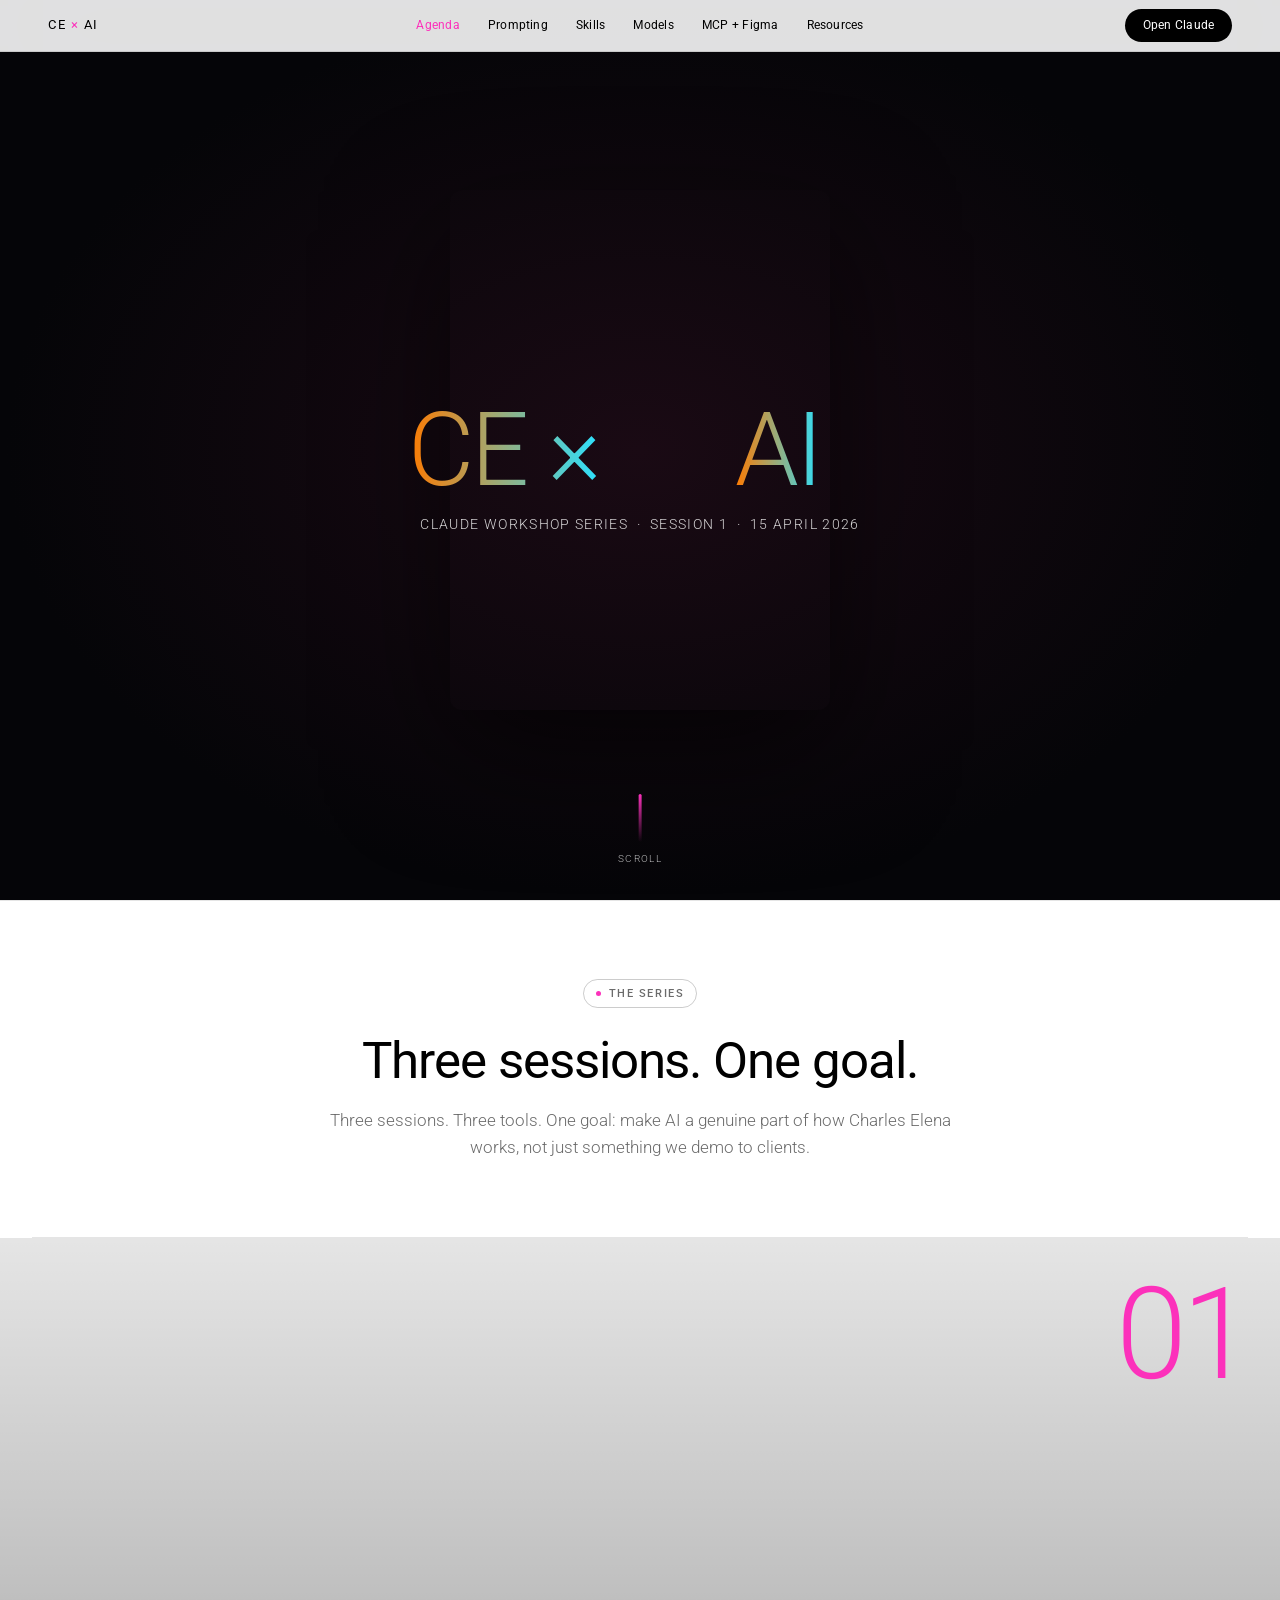
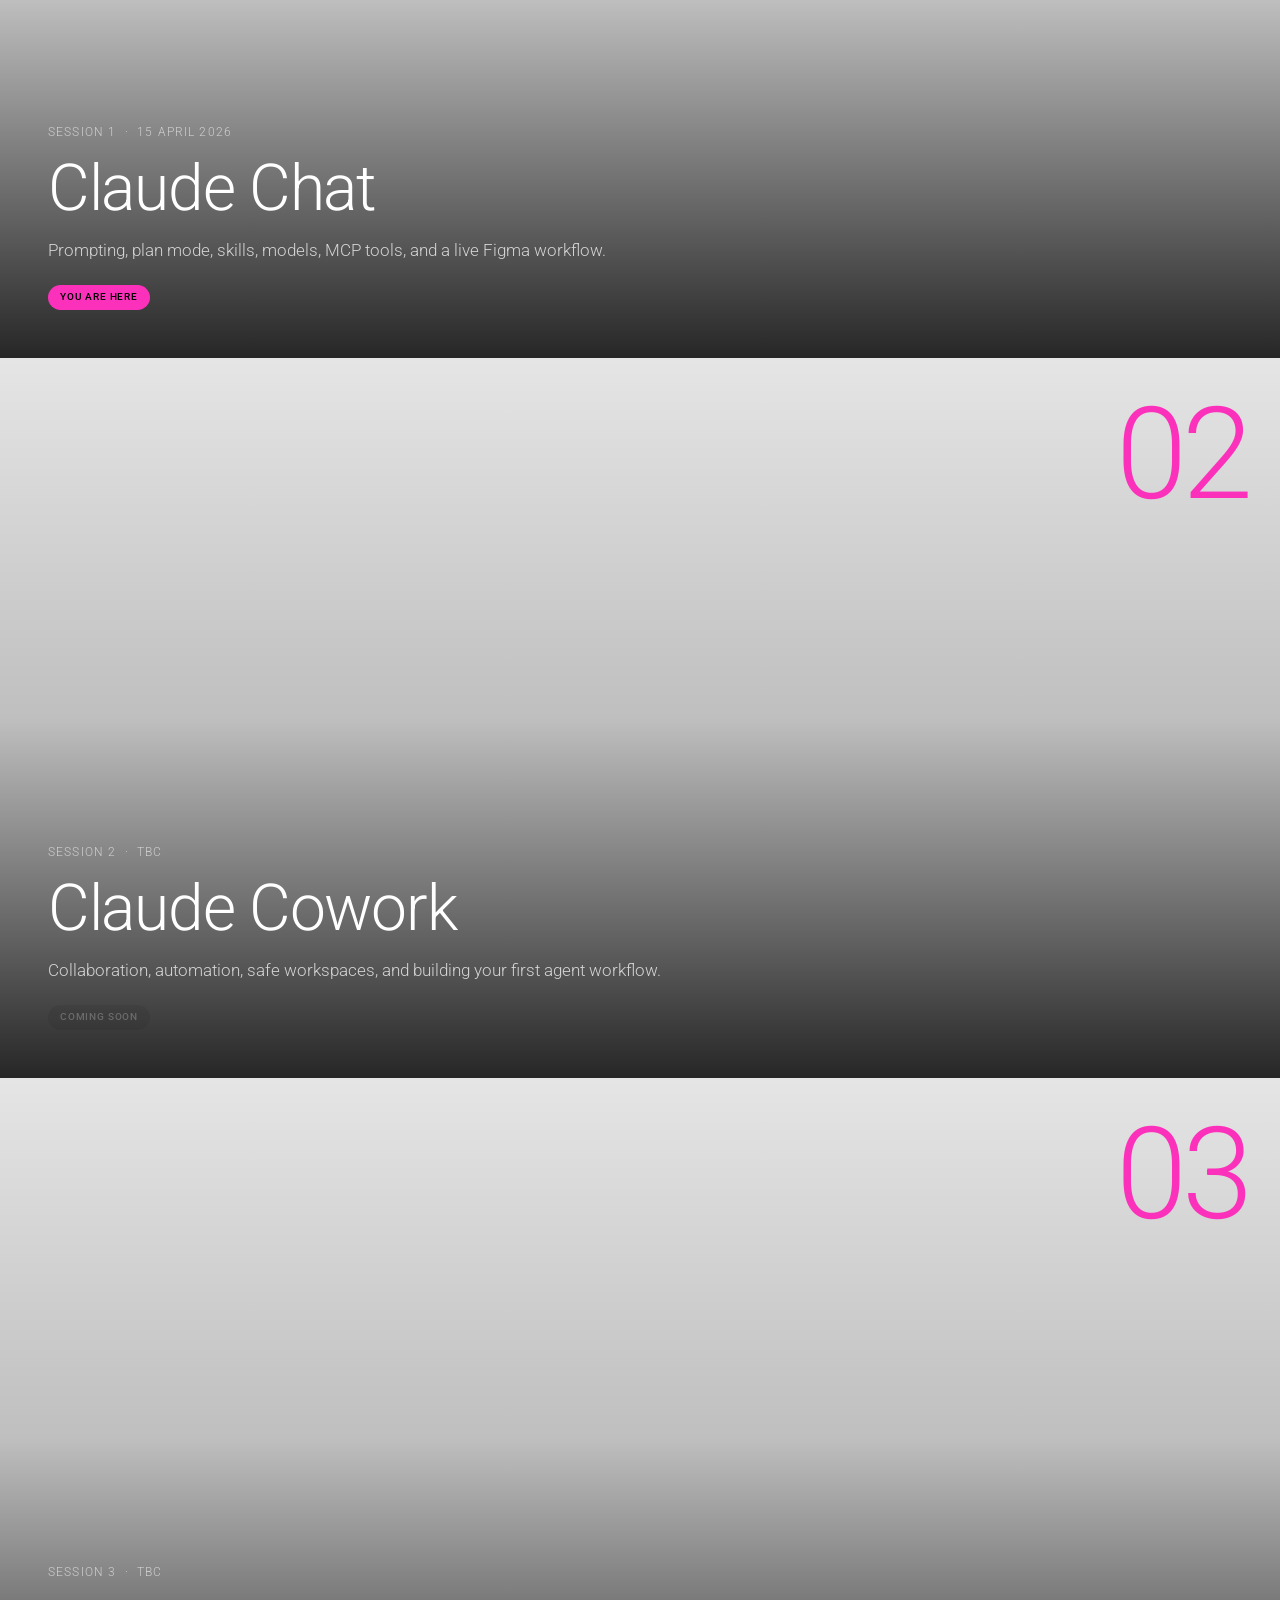
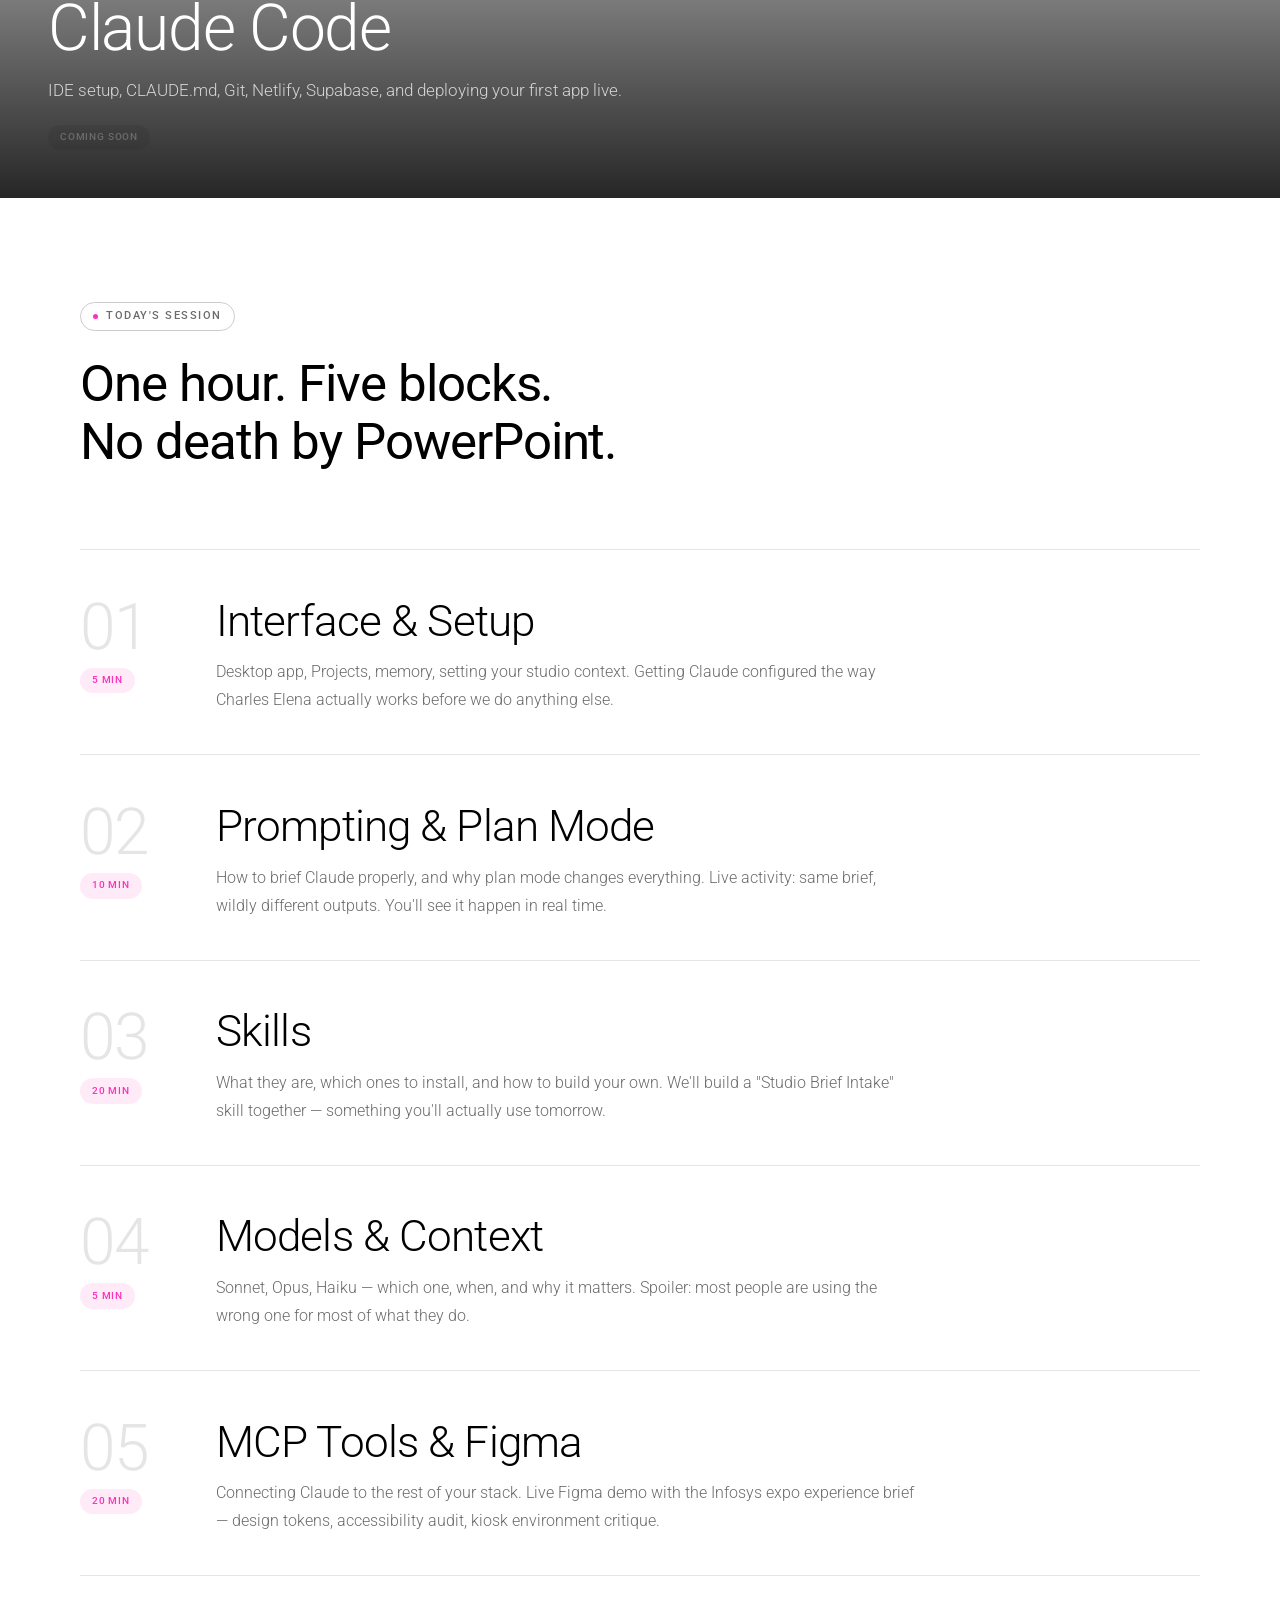
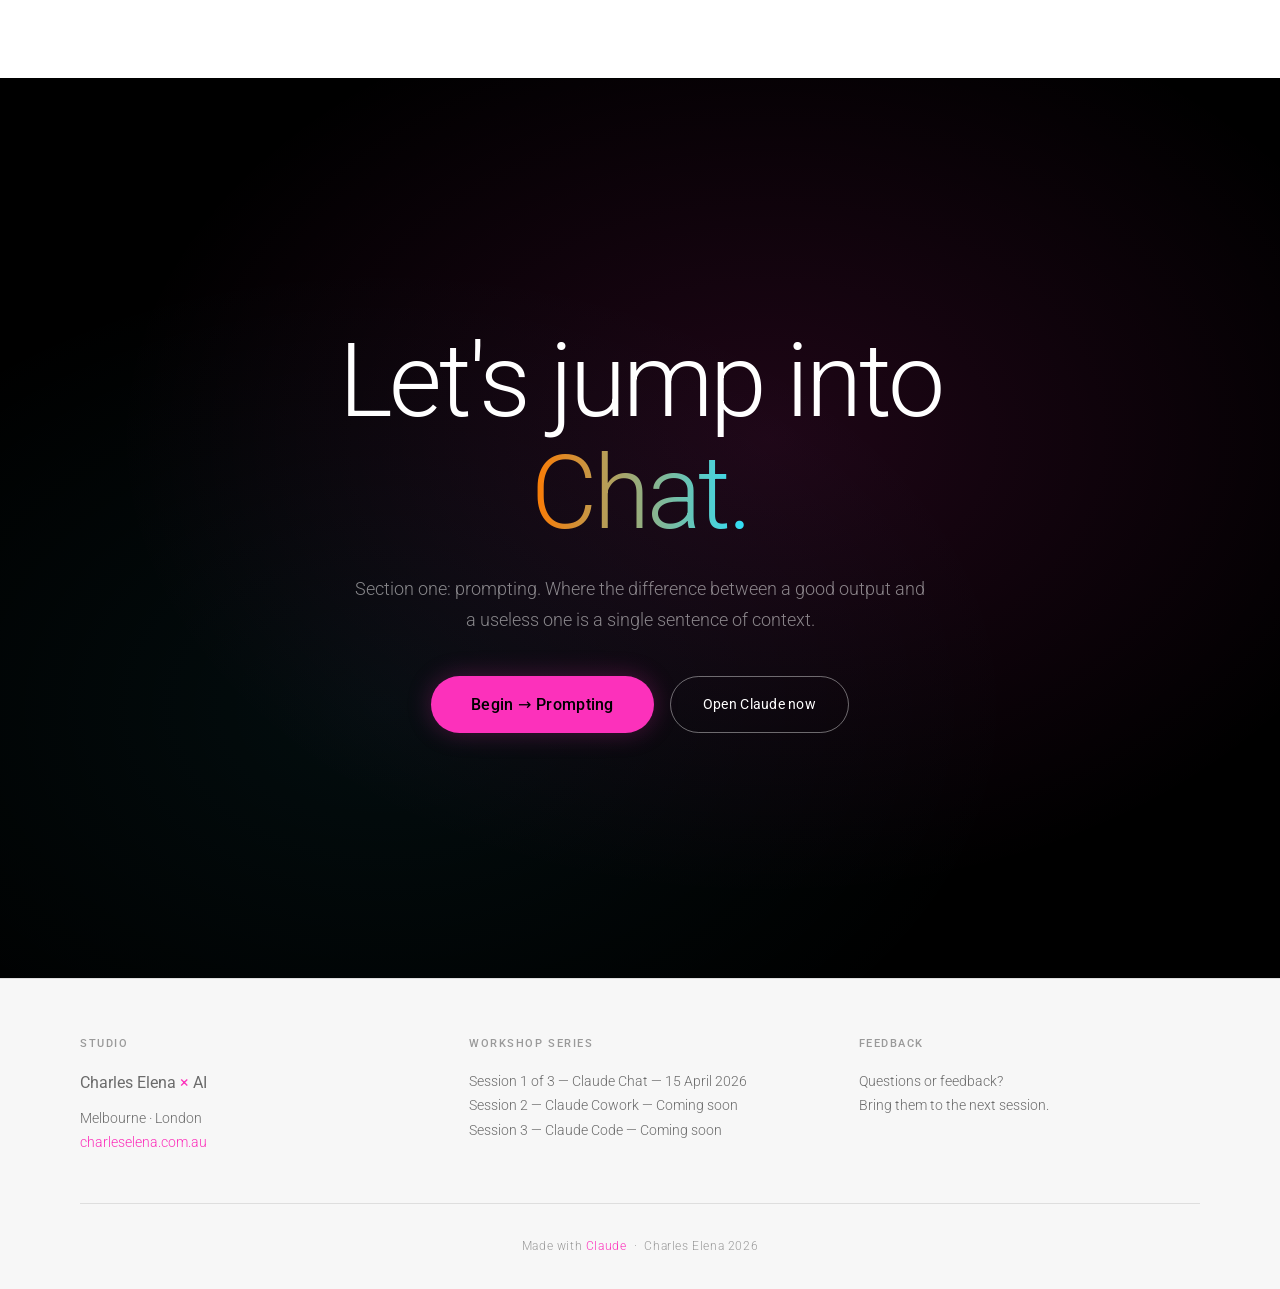
==== index.html @ b57c8a33 "Add files via upload" ====
<!DOCTYPE html>
<html lang="en">
<head>
  <meta charset="UTF-8">
  <meta name="viewport" content="width=device-width, initial-scale=1.0">
  <title>CE × AI — Workshop Series</title>
  <link rel="preconnect" href="https://fonts.googleapis.com">
  <link rel="preconnect" href="https://fonts.gstatic.com" crossorigin>
  <link href="https://fonts.googleapis.com/css2?family=Roboto:wght@300;400;500&display=swap" rel="stylesheet">
  <link rel="stylesheet" href="style.css">
  <style>
    /* ── Landing-page-specific ── */

    /* ════════════════════════
       SCROLL EXPAND HERO
    ════════════════════════ */
    body.locked { overflow: hidden; }

    #hero {
      position: relative;
      min-height: 100dvh;
      background: #050508;
      display: flex;
      flex-direction: column;
      align-items: center;
      justify-content: center;
      overflow: hidden;
    }

    /* Ambient background that fades as video expands */
    .hero-bg {
      position: absolute;
      inset: 0;
      background: radial-gradient(ellipse at center, #1a0a14 0%, #050508 70%);
      pointer-events: none;
    }

    /* Expanding video card */
    .hero-media {
      position: relative;
      z-index: 2;
      overflow: hidden;
      border-radius: 0.75rem;
      box-shadow: 0 40px 120px rgba(0,0,0,0.6);
      /* Initial size set in JS */
      width: 380px;
      height: 520px;
      flex-shrink: 0;
    }
    .hero-media video {
      width: 100%; height: 100%;
      object-fit: cover;
      object-position: center;
    }

    /* Text parts that fly off screen */
    .hero-title-wrap {
      position: absolute;
      top: 50%;
      left: 50%;
      transform: translate(-50%, -50%);
      z-index: 10;
      display: flex;
      align-items: center;
      pointer-events: none;
      white-space: nowrap;
    }
    .hero-t1,
    .hero-t2 {
      font-size: clamp(3.5rem, 8vw, 7rem);
      font-weight: 300;
      letter-spacing: -0.03em;
      line-height: 1;
      display: inline-block;
      will-change: transform, opacity;
      background: linear-gradient(90deg, #FF7A00, #2DE1FD, #FC31BB);
      background-size: 200% auto;
      -webkit-background-clip: text;
      -webkit-text-fill-color: transparent;
      background-clip: text;
      animation: grad-move 8s linear infinite;
    }
    .hero-t1 { padding-right: 0; }
    .hero-t2 { padding-left: 0; }

    /* Subheading below title */
    .hero-sub {
      position: absolute;
      top: calc(50% + clamp(2.5rem, 5vw, 4.5rem));
      left: 50%;
      transform: translateX(-50%);
      z-index: 10;
      font-size: clamp(0.7rem, 1.3vw, 0.85rem);
      font-weight: 300;
      color: rgba(255,255,255,0.82);
      letter-spacing: 0.1em;
      text-transform: uppercase;
      white-space: nowrap;
      pointer-events: none;
      will-change: opacity;
    }

    /* Scroll hint */
    .hero-scroll-hint {
      position: absolute;
      bottom: 2rem;
      left: 50%;
      transform: translateX(-50%);
      z-index: 10;
      display: flex;
      flex-direction: column;
      align-items: center;
      gap: 0.6rem;
      color: rgba(255,255,255,0.72);
      font-size: 0.65rem;
      font-weight: 300;
      letter-spacing: 0.14em;
      text-transform: uppercase;
    }
    .scroll-line {
      width: 3px;
      height: 3rem;
      border-radius: 2px;
      background: linear-gradient(to bottom, #FC31BB, rgba(252,49,187,0));
      animation: scroll-pulse 1.6s cubic-bezier(0.4, 0, 0.6, 1) infinite;
      transform-origin: top;
    }
    @keyframes scroll-pulse {
      0%   { transform: scaleY(0.05); opacity: 0; }
      20%  { opacity: 1; }
      50%  { transform: scaleY(1); opacity: 1; }
      80%  { opacity: 0.6; }
      100% { transform: scaleY(0.05); opacity: 0; }
    }

    /* Progress bar at bottom of hero */
    .hero-progress {
      position: absolute;
      bottom: 0;
      left: 0;
      height: 2px;
      background: var(--gradient);
      background-size: 200% auto;
      animation: grad-move 4s linear infinite;
      width: 0%;
      transition: width 0.05s linear;
      z-index: 20;
    }

    /* After full expansion: hero has no border radius on media */
    #hero.expanded .hero-media {
      border-radius: 0;
      box-shadow: none;
    }

    /* ════════════════════════
       SESSION CARDS
    ════════════════════════ */
    #cards {
      padding: 0;
      background: #fff;
    }
    #cards + section { border-top: none; }

    .cards-intro {
      padding: clamp(3rem, 6vw, 5rem) 0;
      text-align: center;
      border-bottom: 1px solid var(--border);
    }
    .cards-intro h2 { margin-bottom: 1rem; }
    .cards-intro p {
      font-size: 1.05rem;
      font-weight: 300;
      color: var(--text-muted);
      max-width: 40rem;
      margin: 0 auto;
    }

    .session-card {
      position: relative;
      width: 100%;
      aspect-ratio: 16 / 9;
      overflow: hidden;
      display: block;
      text-decoration: none;
      cursor: pointer;
    }
    .session-card.no-link { cursor: default; }

    .session-card video {
      position: absolute;
      inset: 0;
      width: 100%; height: 100%;
      object-fit: cover;
      object-position: center;
    }

    /* Dark overlay on hover (and always-on slight overlay for readability) */
    .card-overlay {
      position: absolute;
      inset: 0;
      background: linear-gradient(
        to top,
        rgba(0,0,0,0.85) 0%,
        rgba(0,0,0,0.25) 50%,
        rgba(0,0,0,0.1) 100%
      );
      transition: background 0.5s ease;
    }
    .session-card:hover .card-overlay,
    .session-card:focus .card-overlay {
      background: linear-gradient(
        to top,
        rgba(0,0,0,0.92) 0%,
        rgba(0,0,0,0.6) 60%,
        rgba(0,0,0,0.35) 100%
      );
    }

    .card-content {
      position: absolute;
      bottom: 0;
      left: 0;
      right: 0;
      padding: clamp(1.5rem, 4vw, 3rem);
      z-index: 2;
      display: flex;
      flex-direction: column;
      gap: 0.75rem;
    }

    .card-meta {
      font-size: 0.72rem;
      font-weight: 300;
      color: rgba(255,255,255,0.6);
      letter-spacing: 0.1em;
      text-transform: uppercase;
    }

    .card-title {
      font-size: clamp(2rem, 5vw, 4rem);
      font-weight: 300;
      color: #fff;
      line-height: 1.1;
      letter-spacing: -0.02em;
    }

    .card-desc {
      font-size: clamp(0.875rem, 1.5vw, 1.05rem);
      font-weight: 300;
      color: rgba(255,255,255,0.75);
      max-width: 40rem;
      line-height: 1.7;
    }

    .card-footer {
      display: flex;
      align-items: center;
      gap: 1rem;
      margin-top: 0.5rem;
    }

    /* Arrow on active card */
    .card-arrow {
      display: inline-flex;
      align-items: center;
      gap: 0.5rem;
      font-size: 0.875rem;
      font-weight: 400;
      color: #fff;
      opacity: 0;
      transform: translateX(-8px);
      transition: opacity 0.35s, transform 0.35s var(--ease);
    }
    .session-card:hover .card-arrow,
    .session-card:focus .card-arrow {
      opacity: 1;
      transform: translateX(0);
    }

    /* Top-right session number */
    .card-num {
      position: absolute;
      top: clamp(1rem, 3vw, 2rem);
      right: clamp(1rem, 3vw, 2rem);
      font-size: clamp(4rem, 10vw, 8rem);
      font-weight: 300;
      color: #FC31BB;
      line-height: 1;
      letter-spacing: -0.04em;
      z-index: 2;
      pointer-events: none;
    }

    /* ════════════════════════
       AGENDA — VERTICAL
    ════════════════════════ */
    #agenda {
      background: #fff;
      padding: var(--section-pad) 0;
    }

    .agenda-header {
      margin-bottom: clamp(3rem, 6vw, 5rem);
    }

    .agenda-steps {
      display: flex;
      flex-direction: column;
      gap: 0;
    }

    .agenda-step {
      display: grid;
      grid-template-columns: 6rem 1fr;
      gap: 2.5rem;
      padding: 2.5rem 0;
      border-bottom: 1px solid var(--border);
      align-items: start;
    }
    .agenda-step:first-child { border-top: 1px solid var(--border); }

    .step-left {
      display: flex;
      flex-direction: column;
      align-items: flex-start;
      gap: 0.5rem;
      padding-top: 0.35rem;
    }

    .step-number {
      font-size: clamp(2.5rem, 5vw, 4rem);
      font-weight: 300;
      color: rgba(0,0,0,0.1);
      line-height: 1;
      letter-spacing: -0.03em;
    }

    .step-right { padding-top: 0.35rem; }

    .step-title-row {
      display: flex;
      align-items: baseline;
      gap: 1rem;
      flex-wrap: wrap;
      margin-bottom: 0.75rem;
    }

    .step-title {
      font-size: clamp(1.5rem, 3.5vw, 2.75rem);
      font-weight: 300;
      line-height: 1.15;
      letter-spacing: -0.02em;
    }

    .step-desc {
      font-size: 1rem;
      font-weight: 300;
      color: var(--text-muted);
      line-height: 1.75;
      max-width: 44rem;
    }

    /* ════════════════════════
       FULL-SCREEN CTA
    ════════════════════════ */
    #landing-cta {
      min-height: 100dvh;
      background: #000;
      display: flex;
      flex-direction: column;
      align-items: center;
      justify-content: center;
      text-align: center;
      padding: clamp(3rem, 8vw, 6rem);
      position: relative;
      overflow: hidden;
    }

    .cta-bg-gradient {
      position: absolute;
      inset: 0;
      background: radial-gradient(ellipse at 60% 40%, rgba(252,49,187,0.12) 0%, transparent 60%),
                  radial-gradient(ellipse at 30% 70%, rgba(45,225,253,0.06) 0%, transparent 50%);
      pointer-events: none;
    }

    #landing-cta h2 {
      font-size: clamp(3rem, 8vw, 7rem);
      font-weight: 300;
      color: #fff;
      line-height: 1.1;
      letter-spacing: -0.03em;
      margin-bottom: 1.5rem;
      position: relative;
      z-index: 2;
    }
    #landing-cta h2 em {
      font-style: normal;
      background: var(--gradient);
      background-size: 200% auto;
      -webkit-background-clip: text;
      -webkit-text-fill-color: transparent;
      background-clip: text;
      animation: grad-move 6s linear infinite;
    }

    #landing-cta p {
      font-size: 1.1rem;
      font-weight: 300;
      color: rgba(255,255,255,0.5);
      max-width: 36rem;
      line-height: 1.75;
      margin-bottom: 2.5rem;
      position: relative;
      z-index: 2;
    }

    .cta-btn-wrap {
      position: relative;
      z-index: 2;
      display: flex;
      gap: 1rem;
      flex-wrap: wrap;
      justify-content: center;
    }

    /* Responsive */
    @media (max-width: 700px) {
      .agenda-step { grid-template-columns: 3.5rem 1fr; gap: 1.25rem; }
      .hero-media { width: 90vw !important; height: 65vw !important; }
    }
  </style>
</head>
<body class="locked">

  <!-- NAV -->
  <nav id="nav" aria-label="Site navigation">
    <a href="index.html" class="nav-logo">CE <em>×</em> AI</a>
    <button class="nav-burger" id="burger" aria-label="Toggle navigation" aria-expanded="false">
      <svg width="22" height="22" viewBox="0 0 22 22" fill="none" stroke="currentColor" stroke-width="2" stroke-linecap="round">
        <line x1="3" y1="6" x2="19" y2="6"/>
        <line x1="3" y1="11" x2="19" y2="11"/>
        <line x1="3" y1="16" x2="19" y2="16"/>
      </svg>
    </button>
    <ul class="nav-links" role="list">
      <li><a href="index.html" class="active">Agenda</a></li>
      <li><a href="prompting.html">Prompting</a></li>
      <li><a href="skills.html">Skills</a></li>
      <li><a href="models.html">Models</a></li>
      <li><a href="mcp.html">MCP + Figma</a></li>
      <li><a href="resources.html">Resources</a></li>
    </ul>
    <div class="nav-cta">
      <a href="https://claude.ai" target="_blank" rel="noopener noreferrer" class="btn btn-dark" style="padding:0.45rem 1.1rem;font-size:0.75rem;">Open Claude</a>
    </div>
  </nav>

  <main>

    <!-- ════════════════════════
         SCROLL EXPAND HERO
    ════════════════════════ -->
    <section id="hero" aria-label="Workshop introduction">
      <div class="hero-bg" aria-hidden="true"></div>

      <!-- Text that flies apart -->
      <div class="hero-title-wrap" aria-label="CE × AI" aria-hidden="true">
        <span class="hero-t1">CE ×</span>
        <span class="hero-t2">AI</span>
      </div>

      <p class="hero-sub" aria-hidden="true">Claude Workshop Series &nbsp;·&nbsp; Session 1 &nbsp;·&nbsp; 15 April 2026</p>

      <!-- Expanding video -->
      <div class="hero-media" role="img" aria-label="Fluid wave video background">
        <video autoplay muted loop playsinline>
          <source src="Videos/6026045_Flowing_Fluid_Wave_Moving_By_Connect_Films_Stock_Artlist_HD.mp4" type="video/mp4">
        </video>
      </div>

      <div class="hero-scroll-hint" aria-hidden="true">
        <div class="scroll-line"></div>
        <span>Scroll</span>
      </div>

      <div class="hero-progress" id="hero-progress" aria-hidden="true"></div>
    </section>

    <!-- ════════════════════════
         SESSION CARDS
    ════════════════════════ -->
    <section id="cards" aria-label="Workshop series sessions">
      <div class="cards-intro container reveal">
        <span class="section-chip">The Series</span>
        <h2>Three sessions. One goal.</h2>
        <p>Three sessions. Three tools. One goal: make AI a genuine part of how Charles Elena works, not just something we demo to clients.</p>
      </div>

      <!-- Card 1 — Claude Chat (active, links to content) -->
      <a class="session-card reveal" href="prompting.html" aria-label="Session 1: Claude Chat — click to enter">
        <video autoplay muted loop playsinline aria-hidden="true">
          <source src="Videos/408272_Changing_Particles_Animated_3d_By_Finn_Moeller_Artlist_HD.mp4" type="video/mp4">
        </video>
        <div class="card-overlay"></div>
        <div class="card-num" aria-hidden="true">01</div>
        <div class="card-content">
          <p class="card-meta">Session 1 &nbsp;·&nbsp; 15 April 2026</p>
          <h2 class="card-title">Claude Chat</h2>
          <p class="card-desc">Prompting, plan mode, skills, models, MCP tools, and a live Figma workflow.</p>
          <div class="card-footer">
            <span class="badge badge-here">You are here</span>
            <span class="card-arrow">Enter session →</span>
          </div>
        </div>
      </a>

      <!-- Card 2 — Claude Cowork (coming soon) -->
      <div class="session-card no-link reveal" aria-label="Session 2: Claude Cowork — coming soon">
        <video autoplay muted loop playsinline aria-hidden="true">
          <source src="Videos/408280_Particles_Animated_3d_Cgi_By_Finn_Moeller_Artlist_HD.mp4" type="video/mp4">
        </video>
        <div class="card-overlay"></div>
        <div class="card-num" aria-hidden="true">02</div>
        <div class="card-content">
          <p class="card-meta">Session 2 &nbsp;·&nbsp; TBC</p>
          <h2 class="card-title">Claude Cowork</h2>
          <p class="card-desc">Collaboration, automation, safe workspaces, and building your first agent workflow.</p>
          <div class="card-footer">
            <span class="badge badge-soon">Coming soon</span>
          </div>
        </div>
      </div>

      <!-- Card 3 — Claude Code (coming soon) -->
      <div class="session-card no-link reveal" aria-label="Session 3: Claude Code — coming soon">
        <video autoplay muted loop playsinline aria-hidden="true">
          <source src="Videos/563732_Geometry_Animated_Plexus_Dynamic_By_Finn_Moeller_Artlist_HD.mp4" type="video/mp4">
        </video>
        <div class="card-overlay"></div>
        <div class="card-num" aria-hidden="true">03</div>
        <div class="card-content">
          <p class="card-meta">Session 3 &nbsp;·&nbsp; TBC</p>
          <h2 class="card-title">Claude Code</h2>
          <p class="card-desc">IDE setup, CLAUDE.md, Git, Netlify, Supabase, and deploying your first app live.</p>
          <div class="card-footer">
            <span class="badge badge-soon">Coming soon</span>
          </div>
        </div>
      </div>
    </section>

    <!-- ════════════════════════
         SESSION 1 AGENDA
    ════════════════════════ -->
    <section id="agenda" aria-label="Today's session agenda">
      <div class="container">
        <div class="agenda-header reveal">
          <span class="section-chip">Today's Session</span>
          <h2>One hour. Five blocks.<br>No death by PowerPoint.</h2>
        </div>

        <div class="agenda-steps">

          <div class="agenda-step reveal-left">
            <div class="step-left">
              <span class="step-number">01</span>
              <span class="badge badge-dur">5 min</span>
            </div>
            <div class="step-right">
              <div class="step-title-row">
                <h3 class="step-title">Interface & Setup</h3>
              </div>
              <p class="step-desc">Desktop app, Projects, memory, setting your studio context. Getting Claude configured the way Charles Elena actually works before we do anything else.</p>
            </div>
          </div>

          <div class="agenda-step reveal-left" style="transition-delay:0.1s">
            <div class="step-left">
              <span class="step-number">02</span>
              <span class="badge badge-dur">10 min</span>
            </div>
            <div class="step-right">
              <div class="step-title-row">
                <h3 class="step-title">Prompting & Plan Mode</h3>
              </div>
              <p class="step-desc">How to brief Claude properly, and why plan mode changes everything. Live activity: same brief, wildly different outputs. You'll see it happen in real time.</p>
            </div>
          </div>

          <div class="agenda-step reveal-left" style="transition-delay:0.2s">
            <div class="step-left">
              <span class="step-number">03</span>
              <span class="badge badge-dur">20 min</span>
            </div>
            <div class="step-right">
              <div class="step-title-row">
                <h3 class="step-title">Skills</h3>
              </div>
              <p class="step-desc">What they are, which ones to install, and how to build your own. We'll build a "Studio Brief Intake" skill together — something you'll actually use tomorrow.</p>
            </div>
          </div>

          <div class="agenda-step reveal-left" style="transition-delay:0.3s">
            <div class="step-left">
              <span class="step-number">04</span>
              <span class="badge badge-dur">5 min</span>
            </div>
            <div class="step-right">
              <div class="step-title-row">
                <h3 class="step-title">Models & Context</h3>
              </div>
              <p class="step-desc">Sonnet, Opus, Haiku — which one, when, and why it matters. Spoiler: most people are using the wrong one for most of what they do.</p>
            </div>
          </div>

          <div class="agenda-step reveal-left" style="transition-delay:0.4s">
            <div class="step-left">
              <span class="step-number">05</span>
              <span class="badge badge-dur">20 min</span>
            </div>
            <div class="step-right">
              <div class="step-title-row">
                <h3 class="step-title">MCP Tools & Figma</h3>
              </div>
              <p class="step-desc">Connecting Claude to the rest of your stack. Live Figma demo with the Infosys expo experience brief — design tokens, accessibility audit, kiosk environment critique.</p>
            </div>
          </div>

        </div>
      </div>
    </section>

    <!-- ════════════════════════
         FULL-SCREEN CTA
    ════════════════════════ -->
    <section id="landing-cta" aria-label="Start the workshop">
      <div class="cta-bg-gradient" aria-hidden="true"></div>
      <h2>Let's jump into<br><em>Chat.</em></h2>
      <p>Section one: prompting. Where the difference between a good output and a useless one is a single sentence of context.</p>
      <div class="cta-btn-wrap">
        <a href="prompting.html" class="btn btn-accent" style="font-size:1rem;padding:1rem 2.5rem;">Begin → Prompting</a>
        <a href="https://claude.ai" target="_blank" rel="noopener noreferrer" class="btn btn-outline-white">Open Claude now</a>
      </div>
    </section>

  </main>

  <!-- FOOTER -->
  <footer>
    <div class="container">
      <div class="footer-grid">
        <div>
          <span class="footer-lbl">Studio</span>
          <p class="footer-wordmark">Charles Elena <em>×</em> AI</p>
          <p>Melbourne · London<br><a href="https://www.charleselena.com.au" target="_blank" rel="noopener noreferrer">charleselena.com.au</a></p>
        </div>
        <div>
          <span class="footer-lbl">Workshop Series</span>
          <p>Session 1 of 3 — Claude Chat — 15 April 2026</p>
          <p>Session 2 — Claude Cowork — Coming soon</p>
          <p>Session 3 — Claude Code — Coming soon</p>
        </div>
        <div>
          <span class="footer-lbl">Feedback</span>
          <p>Questions or feedback?<br>Bring them to the next session.</p>
        </div>
      </div>
      <p class="footer-bottom">Made with <em>Claude</em> &nbsp;·&nbsp; Charles Elena 2026</p>
    </div>
  </footer>

  <script>
    // ════════════════════════
    // SCROLL EXPAND HERO
    // ════════════════════════
    const hero      = document.getElementById('hero');
    const media     = hero.querySelector('.hero-media');
    const t1        = hero.querySelector('.hero-t1');
    const t2        = hero.querySelector('.hero-t2');
    const heroSub   = hero.querySelector('.hero-sub');
    const heroHint  = hero.querySelector('.hero-scroll-hint');
    const progressBar = document.getElementById('hero-progress');

    let progress = 0;
    let locked   = true;

    // Responsive initial size
    function getInitialSize() {
      const vw = window.innerWidth;
      if (vw < 500) return { w: vw * 0.85, h: vw * 0.65 };
      if (vw < 900) return { w: Math.min(480, vw * 0.7), h: Math.min(640, vw * 0.55) };
      return { w: 380, h: 520 };
    }

    function applyProgress(p) {
      const vw = window.innerWidth;
      const vh = window.innerHeight;
      const init = getInitialSize();

      const w = init.w + p * (vw - init.w);
      const h = init.h + p * (vh - init.h);

      media.style.width  = w + 'px';
      media.style.height = h + 'px';

      // Border radius collapses as it expands
      media.style.borderRadius = (0.75 * (1 - p)) + 'rem';

      // Box shadow fades
      const shadowAlpha = 0.6 * (1 - p);
      media.style.boxShadow = `0 40px 120px rgba(0,0,0,${shadowAlpha})`;

      // Text flies off
      const tx = p * 140;
      t1.style.transform = `translateX(calc(-50% - ${tx}vw))`;
      t2.style.transform = `translateX(calc(50% + ${tx}vw))`;

      const textOpacity = Math.max(0, 1 - p * 2.2);
      t1.style.opacity = textOpacity;
      t2.style.opacity = textOpacity;

      heroSub.style.opacity  = Math.max(0, 1 - p * 2.5);
      heroHint.style.opacity = Math.max(0, 1 - p * 3);

      // Background fades
      hero.querySelector('.hero-bg').style.opacity = 1 - p * 0.8;

      // Progress bar
      progressBar.style.width = (p * 100) + '%';

      if (p >= 1 && locked) {
        locked = false;
        document.body.classList.remove('locked');
        hero.classList.add('expanded');
        // position title wrap off screen definitively
        t1.style.transform = 'translateX(-200vw)';
        t2.style.transform = 'translateX(200vw)';
      }
    }

    // Set initial size
    (function init() {
      const s = getInitialSize();
      media.style.width  = s.w + 'px';
      media.style.height = s.h + 'px';
      // Center text elements relative to each other
      t1.style.transform = 'translateX(-50%)';
      t2.style.transform = 'translateX(50%)';
    })();

    // Wheel handler
    window.addEventListener('wheel', e => {
      if (!locked) return;
      e.preventDefault();
      progress = Math.max(0, Math.min(1, progress + e.deltaY * 0.001));
      applyProgress(progress);
      window.scrollTo(0, 0);
    }, { passive: false });

    // Touch handler
    let touchY = 0;
    window.addEventListener('touchstart', e => {
      touchY = e.touches[0].clientY;
    }, { passive: true });

    window.addEventListener('touchmove', e => {
      if (!locked) return;
      e.preventDefault();
      const dy = touchY - e.touches[0].clientY;
      progress = Math.max(0, Math.min(1, progress + dy * 0.006));
      touchY = e.touches[0].clientY;
      applyProgress(progress);
      window.scrollTo(0, 0);
    }, { passive: false });

    // Handle resize: reset initial size
    window.addEventListener('resize', () => {
      if (locked) {
        const s = getInitialSize();
        media.style.width  = s.w + 'px';
        media.style.height = s.h + 'px';
      }
    });

    // ════════════════════════
    // NAV BURGER
    // ════════════════════════
    const nav    = document.getElementById('nav');
    const burger = document.getElementById('burger');
    burger.addEventListener('click', () => {
      const open = nav.classList.toggle('open');
      burger.setAttribute('aria-expanded', open);
    });
    nav.querySelectorAll('.nav-links a').forEach(a =>
      a.addEventListener('click', () => {
        nav.classList.remove('open');
        burger.setAttribute('aria-expanded', 'false');
      })
    );

    // ════════════════════════
    // SCROLL REVEAL
    // ════════════════════════
    const revealObs = new IntersectionObserver(entries => {
      entries.forEach(e => {
        if (e.isIntersecting) { e.target.classList.add('in'); revealObs.unobserve(e.target); }
      });
    }, { threshold: 0.1, rootMargin: '0px 0px -40px 0px' });

    document.querySelectorAll('.reveal, .reveal-left').forEach(el => revealObs.observe(el));

    // ════════════════════════
    // SMOOTH ANCHOR SCROLL
    // ════════════════════════
    document.querySelectorAll('a[href^="#"]').forEach(a => {
      a.addEventListener('click', e => {
        const target = document.querySelector(a.getAttribute('href'));
        if (target) { e.preventDefault(); target.scrollIntoView({ behavior: 'smooth', block: 'start' }); }
      });
    });
  </script>

</body>
</html>
---- style.css ----
/* ── Google Fonts ── */
@import url('https://fonts.googleapis.com/css2?family=Roboto:wght@300;400;500&display=swap');

/* ── Tokens ── */
:root {
  --bg: #fff;
  --surface: #f7f7f7;
  --surface-dark: #0a0a0a;
  --text: #000;
  --text-mid: #2a2a2a;
  --text-muted: #6b6b6b;
  --text-dim: #9a9a9a;
  --accent: #fc31bb;
  --accent-dim: rgba(252,49,187,0.08);
  --gradient: linear-gradient(90deg, #ff7a00, #2de1fd, #fc31bb);
  --border: rgba(0,0,0,0.1);
  --border-strong: rgba(0,0,0,0.2);
  --font: 'Roboto', system-ui, sans-serif;
  --radius: 0.5rem;
  --radius-lg: 1rem;
  --radius-pill: 100px;
  --ease: cubic-bezier(0.22, 1, 0.36, 1);
  --transition: 0.6s cubic-bezier(0.22, 1, 0.36, 1);
  --section-pad: clamp(4rem, 8vw, 7rem);
  --max-w: 76rem;
  --nav-h: 52px;
}

/* ── Reset ── */
*, *::before, *::after { box-sizing: border-box; margin: 0; padding: 0; }
html { scroll-behavior: smooth; }
body {
  font-family: var(--font);
  background: var(--bg);
  color: var(--text);
  font-size: 1rem;
  line-height: 1.6;
  -webkit-font-smoothing: antialiased;
  overflow-x: hidden;
}
img { max-width: 100%; display: block; }
a { color: inherit; }

/* ── Typography ── */
h1 {
  font-size: clamp(2.5rem, 6vw, 5rem);
  font-weight: 400;
  line-height: 1.1;
  letter-spacing: -0.02em;
}
h2 {
  font-size: clamp(2rem, 4vw, 3.25rem);
  font-weight: 400;
  line-height: 1.15;
  letter-spacing: -0.02em;
}
h3 {
  font-size: clamp(1rem, 2vw, 1.4rem);
  font-weight: 400;
  line-height: 1.25;
}

.eyebrow {
  display: block;
  font-size: 0.72rem;
  font-weight: 400;
  letter-spacing: 0.16em;
  text-transform: uppercase;
  color: var(--text-muted);
  margin-bottom: 1.25rem;
}

.eyebrow-accent {
  display: block;
  font-size: 0.72rem;
  font-weight: 500;
  letter-spacing: 0.16em;
  text-transform: uppercase;
  color: var(--accent);
  margin-bottom: 1.25rem;
}

.gradient-text {
  background: var(--gradient);
  background-size: 200% auto;
  -webkit-background-clip: text;
  -webkit-text-fill-color: transparent;
  background-clip: text;
  animation: grad-move 8s linear infinite;
}

@keyframes grad-move {
  from { background-position: 0% center; }
  to   { background-position: 200% center; }
}

/* ── Layout ── */
.container {
  max-width: var(--max-w);
  margin: 0 auto;
  padding: 0 clamp(1.25rem, 4vw, 3rem);
}

section { padding: var(--section-pad) 0; }
section + section { border-top: 1px solid var(--border); }

.section-intro {
  font-size: 1.05rem;
  font-weight: 300;
  color: var(--text-muted);
  line-height: 1.8;
  max-width: 52rem;
  margin-top: 1rem;
}

/* ── Scroll reveal ── */
.reveal {
  opacity: 0;
  transform: translateY(24px);
  transition: opacity var(--transition), transform var(--transition);
}
.reveal.in { opacity: 1; transform: translateY(0); }
.d1 { transition-delay: 0.08s; }
.d2 { transition-delay: 0.16s; }
.d3 { transition-delay: 0.24s; }
.d4 { transition-delay: 0.32s; }
.d5 { transition-delay: 0.40s; }

/* ── Reveal from left (for agenda steps) ── */
.reveal-left {
  opacity: 0;
  transform: translateX(-50px);
  transition: opacity 0.7s var(--ease), transform 0.7s var(--ease);
}
.reveal-left.in { opacity: 1; transform: translateX(0); }

/* ══════════════════════════════════════
   NAV
══════════════════════════════════════ */
#nav {
  position: fixed;
  top: 0; left: 0; right: 0;
  z-index: 100;
  height: var(--nav-h);
  display: flex;
  align-items: center;
  justify-content: space-between;
  padding: 0 clamp(1.25rem, 4vw, 3rem);
  background: rgba(255,255,255,0.88);
  backdrop-filter: blur(50px);
  -webkit-backdrop-filter: blur(50px);
  border-bottom: 1px solid var(--border);
}

.nav-logo {
  font-size: 0.8rem;
  font-weight: 400;
  letter-spacing: 0.12em;
  text-transform: uppercase;
  text-decoration: none;
  color: var(--text);
  white-space: nowrap;
}
.nav-logo em { color: var(--accent); font-style: normal; }

.nav-links {
  display: flex;
  align-items: center;
  gap: 0;
  list-style: none;
  position: absolute;
  left: 50%;
  transform: translateX(-50%);
}
.nav-links a {
  display: block;
  padding: 0.35rem 0.875rem;
  font-size: 0.75rem;
  font-weight: 400;
  color: var(--text);
  text-decoration: none;
  letter-spacing: 0.02em;
  transition: color 0.2s;
}
.nav-links a:hover { color: var(--accent); }
.nav-links a.active { color: var(--accent); }

.nav-cta {
  display: flex;
  align-items: center;
  gap: 0.5rem;
}

.nav-burger {
  display: none;
  background: none;
  border: none;
  cursor: pointer;
  color: var(--text);
  padding: 0.25rem;
}

/* ══════════════════════════════════════
   BUTTONS
══════════════════════════════════════ */
.btn {
  display: inline-flex;
  align-items: center;
  gap: 0.5rem;
  padding: 0.75rem 2rem;
  border-radius: var(--radius-pill);
  font-family: var(--font);
  font-weight: 400;
  font-size: 0.875rem;
  letter-spacing: 0.02em;
  cursor: pointer;
  text-decoration: none;
  border: none;
  transition: transform 0.3s var(--ease), box-shadow 0.3s var(--ease), background 0.25s;
  white-space: nowrap;
}
.btn:hover { transform: translateY(-2px); }

.btn-dark {
  background: #000;
  color: #fff;
}
.btn-dark:hover { background: #222; }

.btn-accent {
  background: var(--accent);
  color: #000;
  box-shadow: 0 0 24px rgba(252,49,187,0.25);
  font-weight: 500;
}
.btn-accent:hover { box-shadow: 0 0 40px rgba(252,49,187,0.45); }

.btn-outline {
  background: transparent;
  color: var(--text);
  border: 1px solid var(--border-strong);
}
.btn-outline:hover { border-color: #000; }

.btn-outline-white {
  background: transparent;
  color: #fff;
  border: 1px solid rgba(255,255,255,0.4);
}
.btn-outline-white:hover { border-color: #fff; }

.btn-text {
  background: transparent;
  color: var(--text);
  padding: 0;
  border-radius: 0;
  text-decoration: underline;
  text-decoration-color: var(--border-strong);
  text-underline-offset: 3px;
  font-size: 1rem;
}
.btn-text:hover { transform: none; text-decoration-color: #000; }

/* ══════════════════════════════════════
   BADGES
══════════════════════════════════════ */
.badge {
  display: inline-flex;
  align-items: center;
  padding: 0.28rem 0.75rem;
  border-radius: var(--radius-pill);
  font-size: 0.65rem;
  font-weight: 500;
  letter-spacing: 0.08em;
  text-transform: uppercase;
}
.badge-here { background: var(--accent); color: #000; }
.badge-soon { background: rgba(0,0,0,0.07); color: var(--text-muted); }
.badge-dur {
  background: rgba(252,49,187,0.1);
  color: var(--accent);
  font-weight: 500;
}

/* ══════════════════════════════════════
   SECTION LABEL CHIP
══════════════════════════════════════ */
.section-chip {
  display: inline-flex;
  align-items: center;
  gap: 0.5rem;
  font-size: 0.68rem;
  font-weight: 500;
  letter-spacing: 0.14em;
  text-transform: uppercase;
  color: var(--text-muted);
  border: 1px solid var(--border-strong);
  padding: 0.3rem 0.75rem;
  border-radius: var(--radius-pill);
  margin-bottom: 1.5rem;
}
.section-chip::before {
  content: '';
  width: 5px; height: 5px;
  border-radius: 50%;
  background: var(--accent);
}

/* ══════════════════════════════════════
   CALLOUTS
══════════════════════════════════════ */
.callout {
  border-radius: var(--radius-lg);
  padding: 1.75rem 2rem;
  margin-top: 1.75rem;
  position: relative;
  overflow: hidden;
}
.callout-lbl {
  font-size: 0.62rem;
  font-weight: 500;
  letter-spacing: 0.15em;
  text-transform: uppercase;
  color: var(--accent);
  margin-bottom: 0.6rem;
  display: block;
}
.callout-title { font-size: 1.05rem; font-weight: 400; margin-bottom: 0.6rem; }
.callout-body { font-size: 0.9rem; font-weight: 300; color: var(--text-muted); line-height: 1.8; }
.callout-body em { color: var(--text); font-style: italic; }

.callout-plan {
  background: var(--surface);
  border-left: 3px solid var(--accent);
}
.callout-activity {
  background: rgba(252,49,187,0.04);
  border: 1px solid rgba(252,49,187,0.15);
}
.callout-activity::before {
  content: '';
  position: absolute;
  top: 0; left: 0; right: 0;
  height: 2px;
  background: var(--gradient);
}
.callout-demo {
  background: var(--surface);
  border: 1px solid var(--border-strong);
}

/* ══════════════════════════════════════
   TABLES
══════════════════════════════════════ */
.tbl-wrap {
  overflow-x: auto;
  border-radius: var(--radius-lg);
  border: 1px solid var(--border);
  margin-top: 2rem;
}
table { width: 100%; border-collapse: collapse; font-size: 0.875rem; }
thead tr { background: rgba(252,49,187,0.05); }
th {
  padding: 0.9rem 1.25rem;
  text-align: left;
  font-size: 0.67rem;
  font-weight: 500;
  letter-spacing: 0.12em;
  text-transform: uppercase;
  color: var(--text-muted);
  white-space: nowrap;
}
td {
  padding: 0.9rem 1.25rem;
  vertical-align: top;
  color: var(--text-muted);
  border-top: 1px solid var(--border);
  line-height: 1.7;
  font-weight: 300;
}
td:first-child { font-weight: 400; color: var(--text); }
tbody tr:hover td { background: var(--surface); }
td a { color: var(--accent); text-decoration: none; }
td a:hover { text-decoration: underline; }
td code {
  font-family: 'SF Mono', 'Fira Code', monospace;
  font-size: 0.78rem;
  background: rgba(0,0,0,0.05);
  padding: 0.1em 0.4em;
  border-radius: 0.25rem;
  color: var(--text-muted);
}

/* ══════════════════════════════════════
   TIPS LIST
══════════════════════════════════════ */
.tips { list-style: none; display: flex; flex-direction: column; gap: 1.25rem; margin-top: 2rem; }
.tips li {
  display: grid;
  grid-template-columns: 2rem 1fr;
  gap: 1rem;
  align-items: start;
}
.tip-n {
  width: 2rem; height: 2rem;
  border-radius: 50%;
  background: rgba(252,49,187,0.08);
  color: var(--accent);
  font-weight: 500;
  font-size: 0.78rem;
  display: flex;
  align-items: center;
  justify-content: center;
  flex-shrink: 0;
}
.tip-n + div strong { display: block; font-size: 0.95rem; font-weight: 400; margin-bottom: 0.2rem; }
.tip-n + div span { font-size: 0.875rem; font-weight: 300; color: var(--text-muted); line-height: 1.65; }

/* ══════════════════════════════════════
   PULL QUOTE
══════════════════════════════════════ */
.pull-quote {
  font-size: clamp(1.3rem, 2.5vw, 2rem);
  font-weight: 300;
  line-height: 1.4;
  text-align: center;
  max-width: 44rem;
  margin: 3.5rem auto 0;
  padding: 0 1rem;
  color: var(--text-muted);
  font-style: italic;
}
.pull-quote em {
  font-style: normal;
  color: var(--text);
  font-weight: 400;
}

/* ══════════════════════════════════════
   INSTALL / CODE BOX
══════════════════════════════════════ */
.install-box {
  background: var(--surface);
  border: 1px solid var(--border);
  border-radius: var(--radius-lg);
  padding: 1.75rem 2rem;
  margin-top: 2rem;
}
.install-box h3 { font-size: 1rem; font-weight: 400; margin-bottom: 0.6rem; }
.install-box p { font-size: 0.875rem; font-weight: 300; color: var(--text-muted); margin-bottom: 1rem; }
.code-block {
  background: #0a0a0a;
  border-radius: var(--radius);
  padding: 0.875rem 1.25rem;
  font-family: 'SF Mono', 'Fira Code', monospace;
  font-size: 0.875rem;
  color: #fc31bb;
  overflow-x: auto;
}

/* ══════════════════════════════════════
   PAGE HERO BANNER (content pages)
══════════════════════════════════════ */
.page-hero {
  padding: calc(var(--nav-h) + 4rem) 0 4rem;
  border-bottom: 1px solid var(--border);
}

/* ══════════════════════════════════════
   END CTA BLOCK
══════════════════════════════════════ */
.end-cta {
  background: var(--surface-dark);
  color: #fff;
  padding: clamp(5rem, 12vw, 10rem) 0;
  text-align: center;
}
.end-cta h2 {
  font-size: clamp(2.5rem, 6vw, 5rem);
  font-weight: 300;
  color: #fff;
  margin-bottom: 1.5rem;
}
.end-cta p {
  font-size: 1.05rem;
  font-weight: 300;
  color: rgba(255,255,255,0.55);
  max-width: 40rem;
  margin: 0 auto 2.5rem;
  line-height: 1.75;
}
.end-cta-accent {
  background: none;
  padding-top: clamp(4rem, 10vw, 8rem);
  padding-bottom: clamp(4rem, 10vw, 8rem);
}

/* ══════════════════════════════════════
   FOOTER
══════════════════════════════════════ */
footer {
  background: var(--surface);
  border-top: 1px solid var(--border);
  padding: 3.5rem 0 2rem;
}
.footer-grid {
  display: grid;
  grid-template-columns: repeat(3, 1fr);
  gap: 3rem;
  padding-bottom: 3rem;
  border-bottom: 1px solid var(--border);
}
.footer-lbl {
  font-size: 0.68rem;
  font-weight: 500;
  letter-spacing: 0.14em;
  text-transform: uppercase;
  color: var(--text-dim);
  margin-bottom: 1rem;
  display: block;
}
.footer-wordmark { font-size: 1rem; font-weight: 400; margin-bottom: 0.5rem; }
.footer-wordmark em { color: var(--accent); font-style: normal; }
footer p { font-size: 0.85rem; font-weight: 300; color: var(--text-muted); line-height: 1.8; }
footer a { color: var(--accent); text-decoration: none; }
footer a:hover { text-decoration: underline; }
.footer-bottom {
  padding-top: 2rem;
  text-align: center;
  font-size: 0.75rem;
  font-weight: 300;
  color: var(--text-dim);
  letter-spacing: 0.05em;
}
.footer-bottom em { color: var(--accent); font-style: normal; }

/* ══════════════════════════════════════
   RESPONSIVE
══════════════════════════════════════ */
@media (max-width: 900px) {
  .nav-links { display: none; position: unset; transform: none; }
  .nav-burger { display: block; }
  .footer-grid { grid-template-columns: 1fr; gap: 2rem; }

  #nav.open .nav-links {
    display: flex;
    flex-direction: column;
    position: fixed;
    top: var(--nav-h); left: 0; right: 0;
    background: rgba(255,255,255,0.97);
    border-bottom: 1px solid var(--border);
    padding: 1rem;
    gap: 0;
    backdrop-filter: blur(20px);
  }
  #nav.open .nav-links a { padding: 0.75rem 1rem; font-size: 0.875rem; }
}

@media (max-width: 640px) {
  .tips li { grid-template-columns: 1fr; }
  .tip-n { display: none; }
}
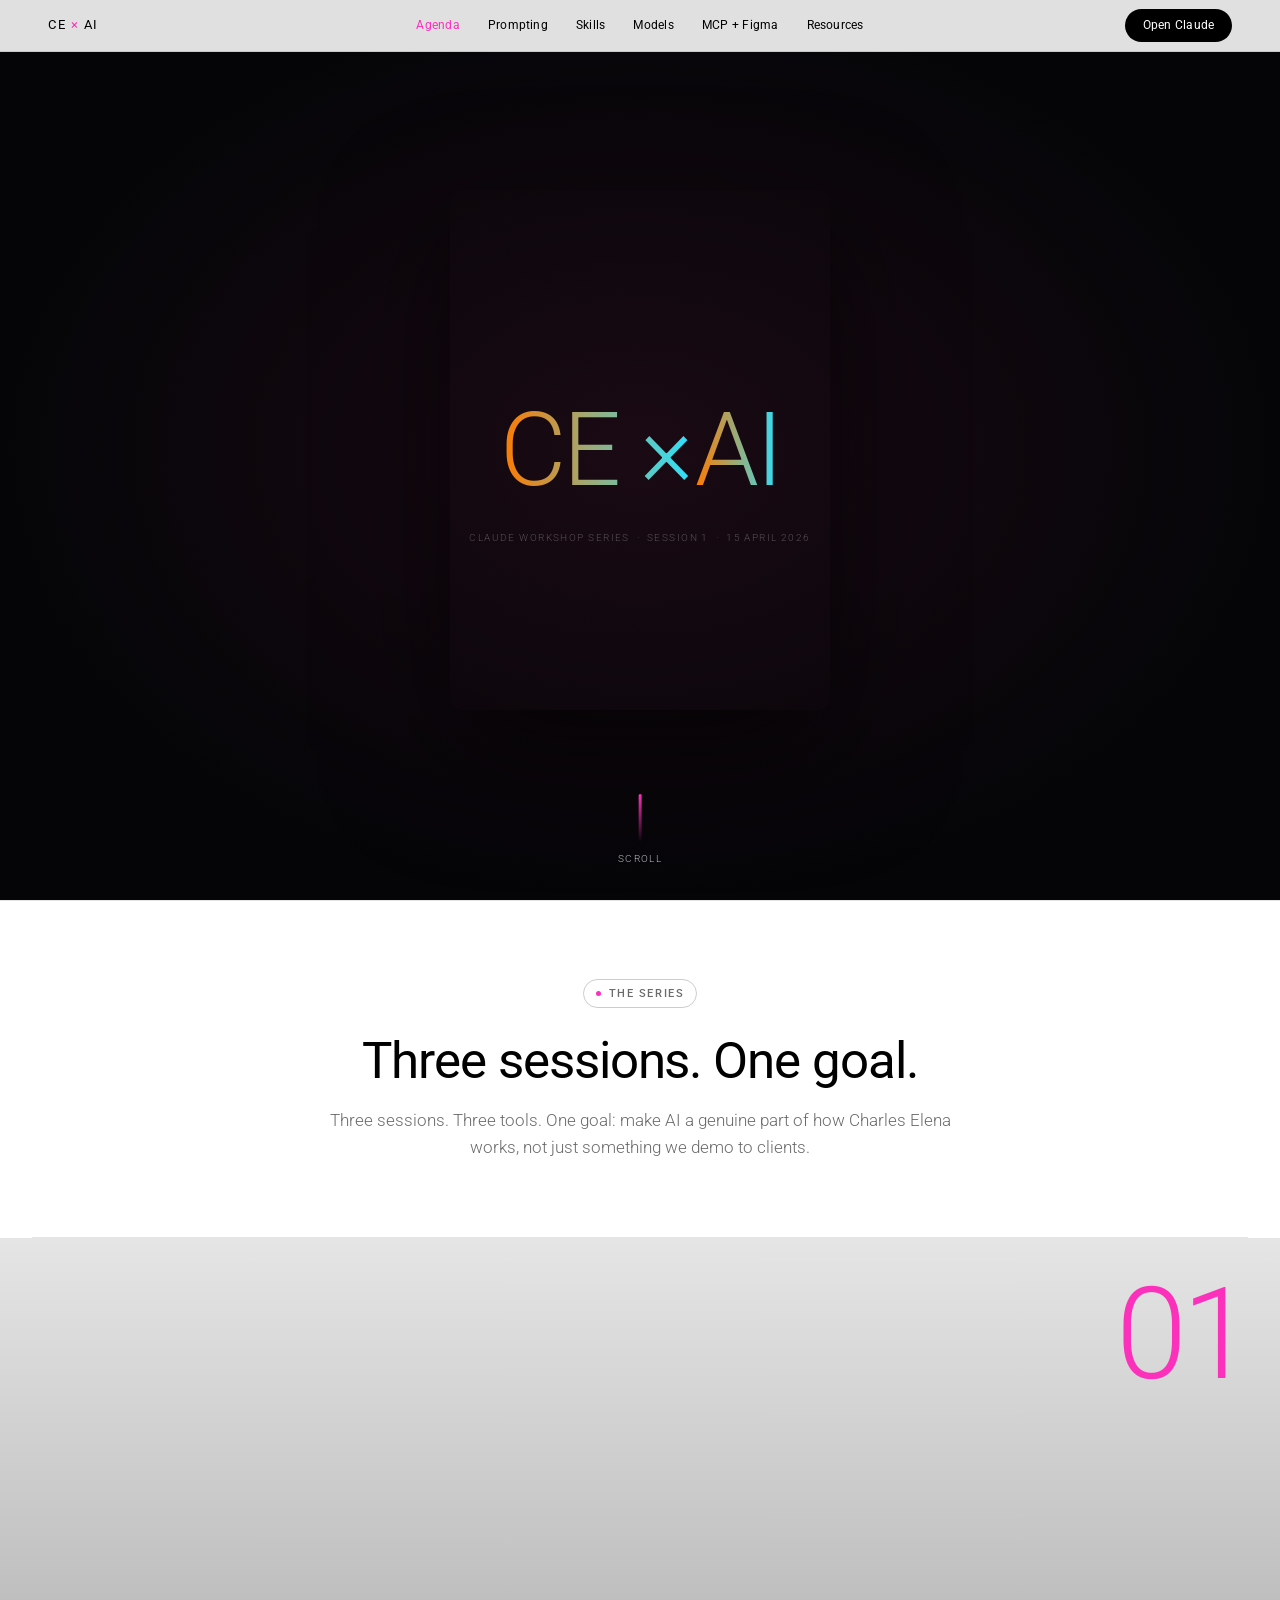
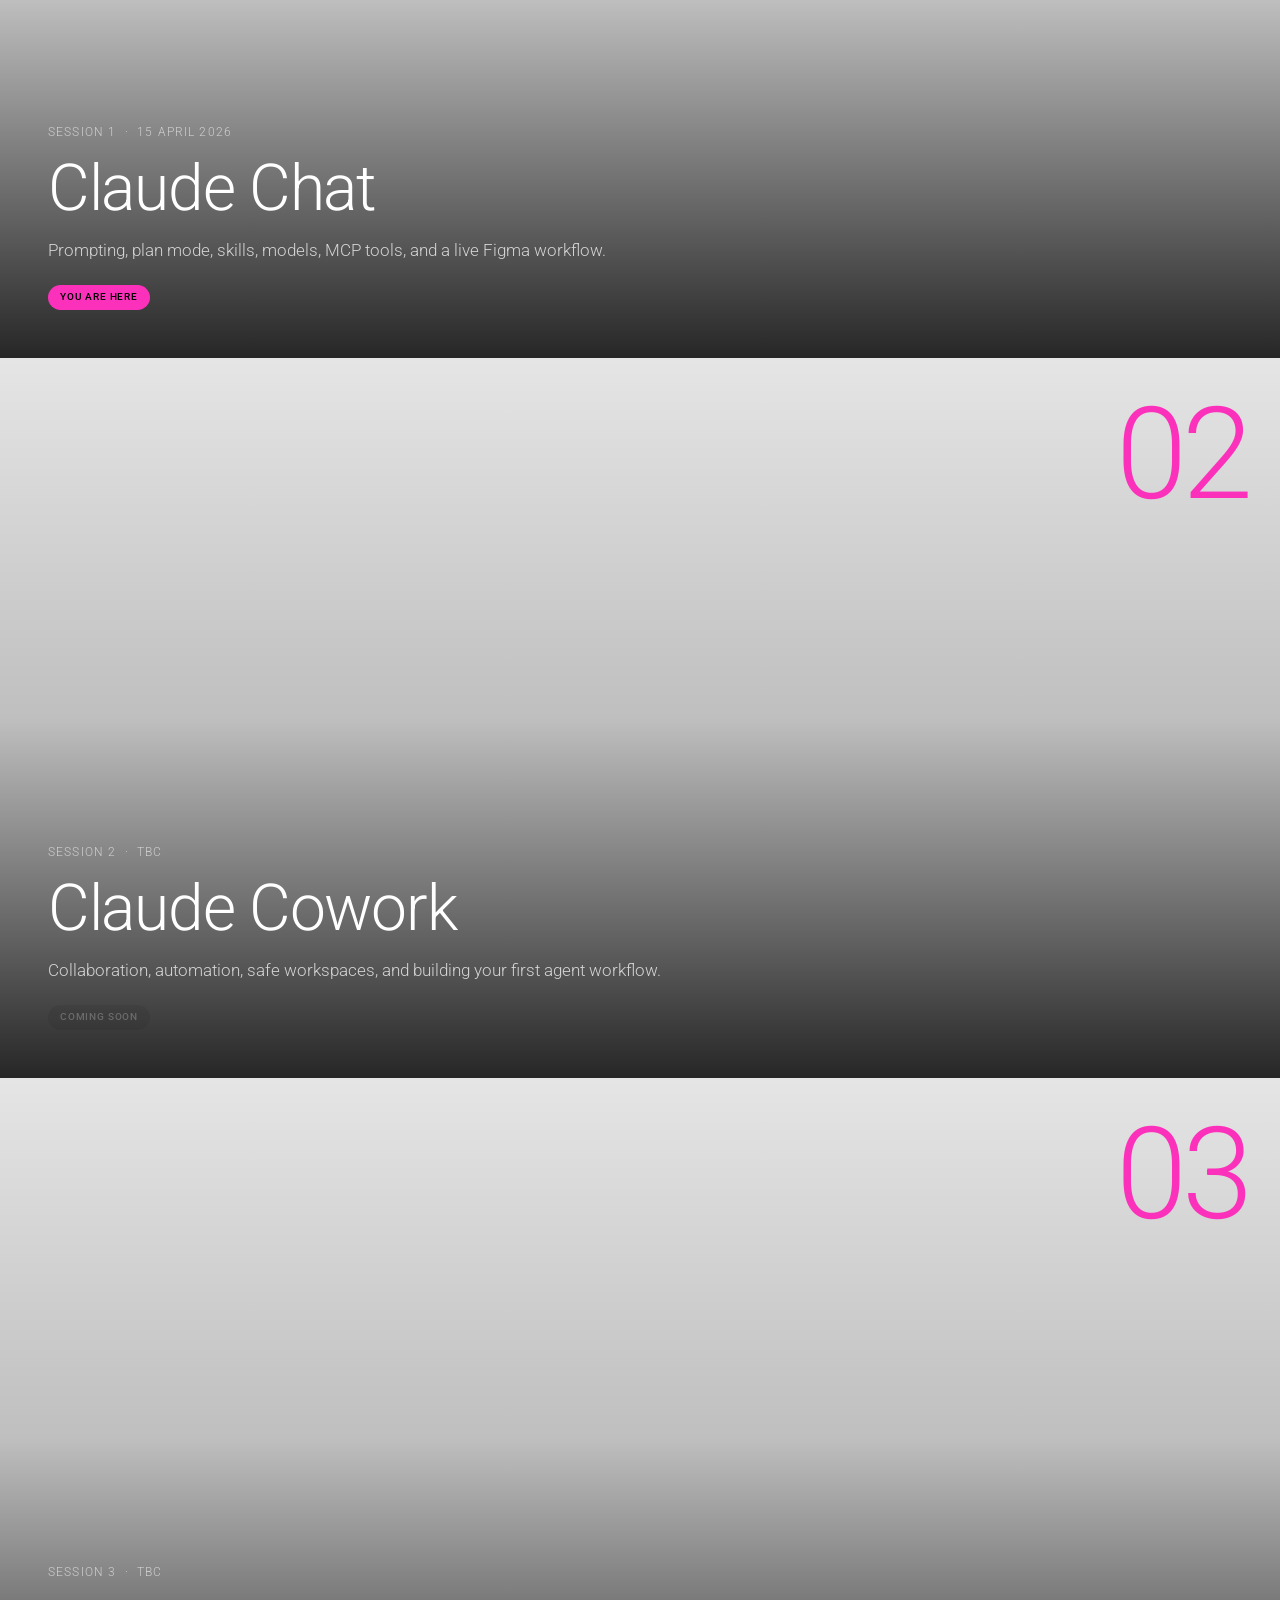
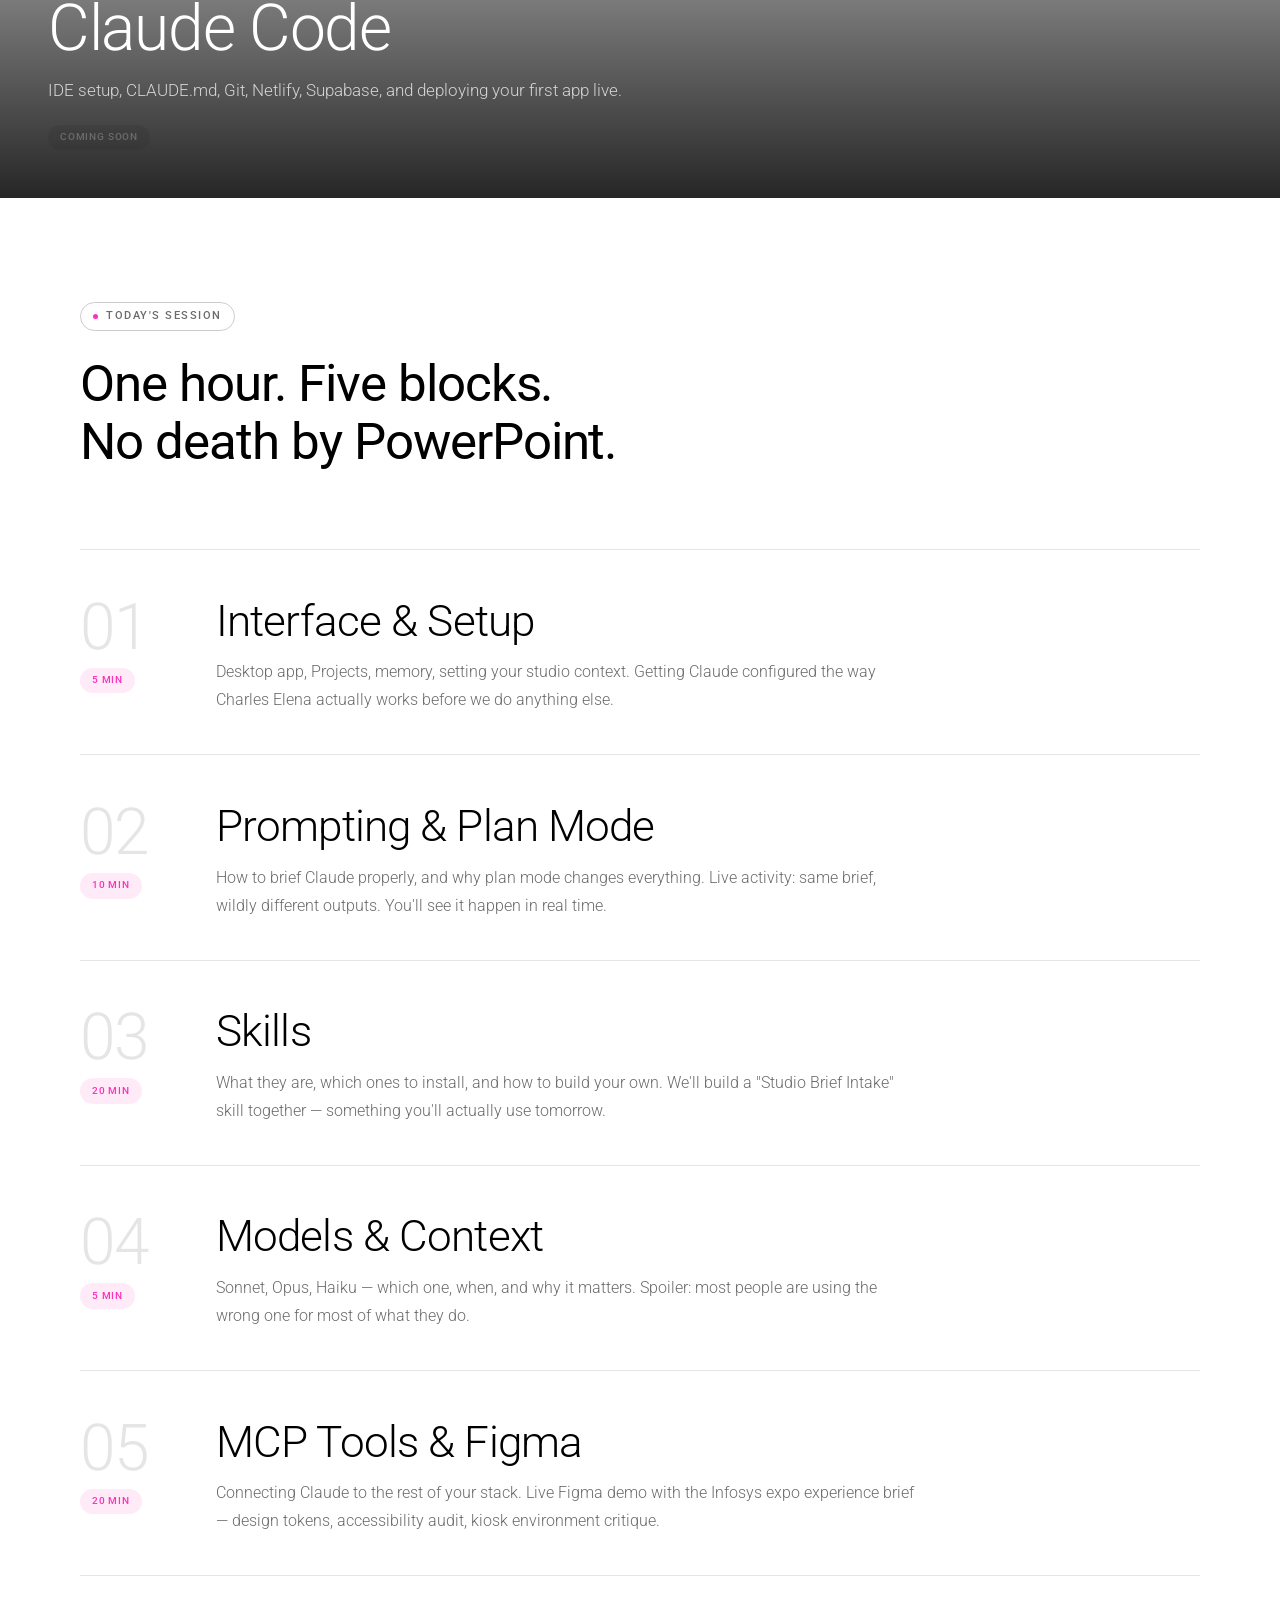
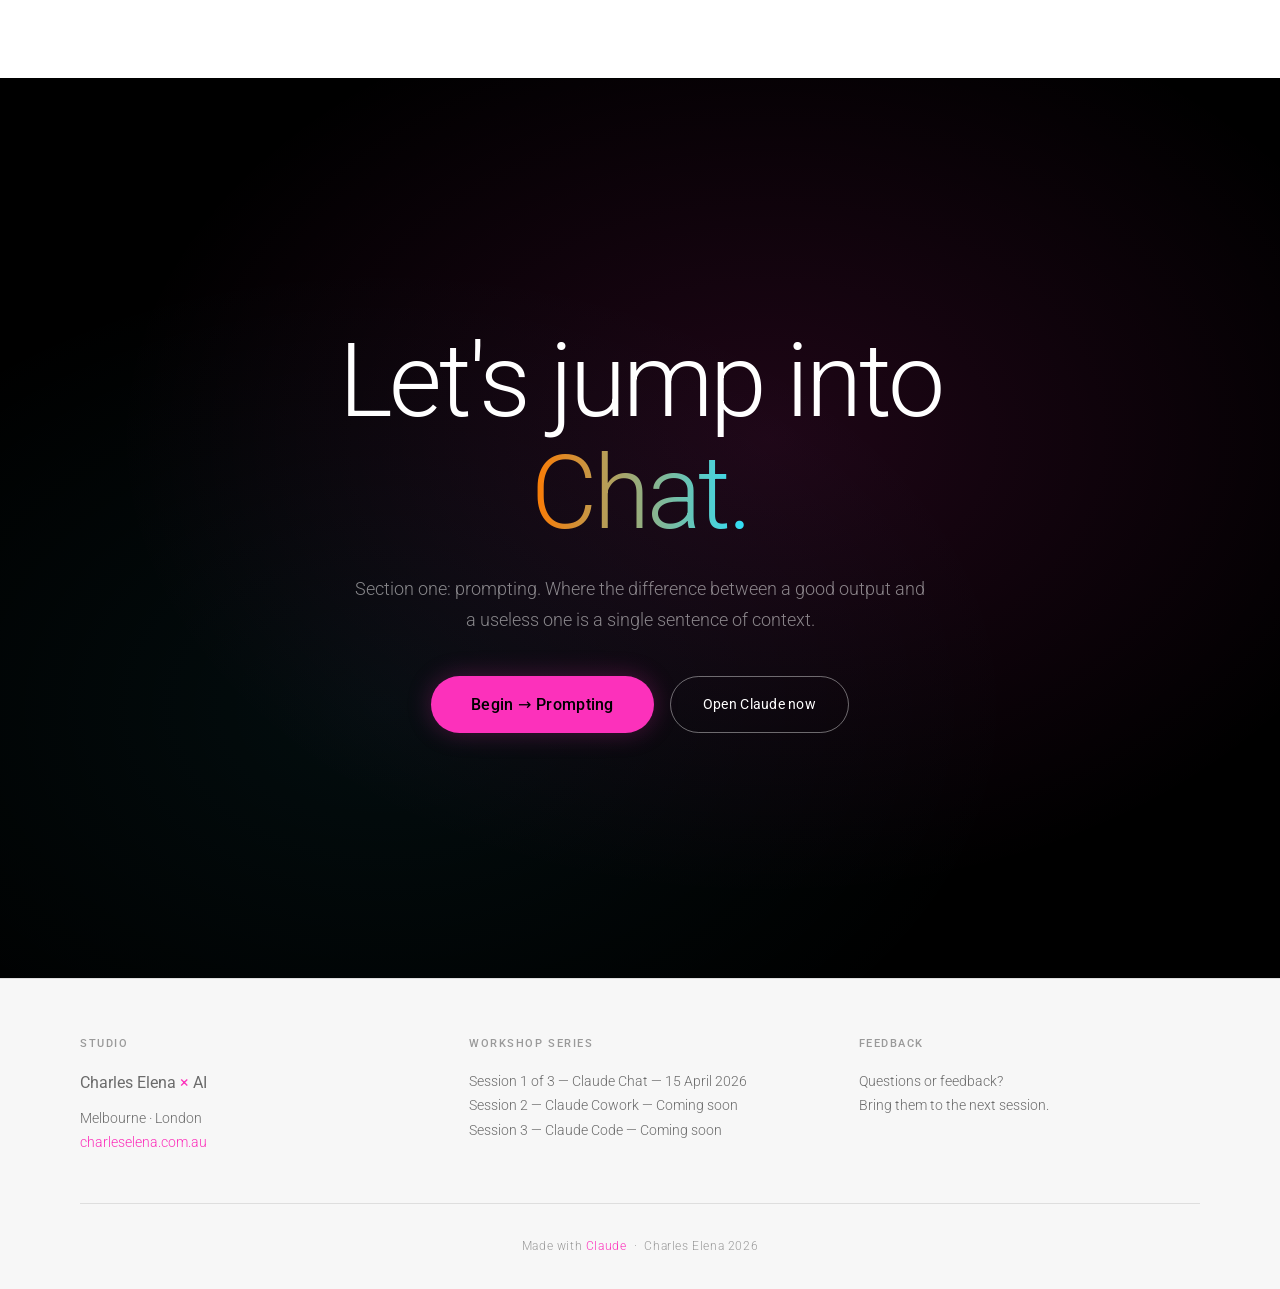
==== commit 2fb037fa: "Add files via upload" ====
--- a/index.html
+++ b/index.html
@@ -4,6 +4,7 @@
   <meta charset="UTF-8">
   <meta name="viewport" content="width=device-width, initial-scale=1.0">
   <title>CE × AI — Workshop Series</title>
+  <link rel="icon" href="favicon.svg" type="image/svg+xml">
   <link rel="preconnect" href="https://fonts.googleapis.com">
   <link rel="preconnect" href="https://fonts.gstatic.com" crossorigin>
   <link href="https://fonts.googleapis.com/css2?family=Roboto:wght@300;400;500&display=swap" rel="stylesheet">
@@ -62,6 +63,7 @@
       z-index: 10;
       display: flex;
       align-items: center;
+      gap: 0.3em;
       pointer-events: none;
       white-space: nowrap;
     }
@@ -83,21 +85,21 @@
     .hero-t1 { padding-right: 0; }
     .hero-t2 { padding-left: 0; }
 
-    /* Subheading below title */
+    /* Subheading — lives inside the video, animated to centre on scroll */
     .hero-sub {
       position: absolute;
-      top: calc(50% + clamp(2.5rem, 5vw, 4.5rem));
+      top: 50%;
       left: 50%;
-      transform: translateX(-50%);
+      transform: translateX(-50%) translateY(80px);
       z-index: 10;
-      font-size: clamp(0.7rem, 1.3vw, 0.85rem);
-      font-weight: 300;
-      color: rgba(255,255,255,0.82);
-      letter-spacing: 0.1em;
+      font-size: clamp(0.52rem, 0.8vw, 0.65rem);
+      font-weight: 300;
+      color: rgba(255,255,255,0.28);
+      letter-spacing: 0.14em;
       text-transform: uppercase;
       white-space: nowrap;
       pointer-events: none;
-      will-change: opacity;
+      will-change: transform;
     }
 
     /* Scroll hint */
@@ -713,15 +715,19 @@
       media.style.boxShadow = `0 40px 120px rgba(0,0,0,${shadowAlpha})`;
 
       // Text flies off
-      const tx = p * 140;
-      t1.style.transform = `translateX(calc(-50% - ${tx}vw))`;
-      t2.style.transform = `translateX(calc(50% + ${tx}vw))`;
+      const tx = p * 150;
+      t1.style.transform = `translateX(-${tx}vw)`;
+      t2.style.transform = `translateX(${tx}vw)`;
 
       const textOpacity = Math.max(0, 1 - p * 2.2);
       t1.style.opacity = textOpacity;
       t2.style.opacity = textOpacity;
 
-      heroSub.style.opacity  = Math.max(0, 1 - p * 2.5);
+      // Sub rises to centre of video and scales up with it
+      const subY = (1 - p) * 80;
+      const subScale = 1 + p * 0.2;
+      heroSub.style.transform = `translateX(-50%) translateY(${subY}px) scale(${subScale})`;
+
       heroHint.style.opacity = Math.max(0, 1 - p * 3);
 
       // Background fades
@@ -734,9 +740,10 @@
         locked = false;
         document.body.classList.remove('locked');
         hero.classList.add('expanded');
-        // position title wrap off screen definitively
         t1.style.transform = 'translateX(-200vw)';
         t2.style.transform = 'translateX(200vw)';
+        // Sub rests at centre of full-screen video
+        heroSub.style.transform = 'translateX(-50%) translateY(0px) scale(1.2)';
       }
     }
 
@@ -745,9 +752,8 @@
       const s = getInitialSize();
       media.style.width  = s.w + 'px';
       media.style.height = s.h + 'px';
-      // Center text elements relative to each other
-      t1.style.transform = 'translateX(-50%)';
-      t2.style.transform = 'translateX(50%)';
+      t1.style.transform = 'translateX(0)';
+      t2.style.transform = 'translateX(0)';
     })();
 
     // Wheel handler
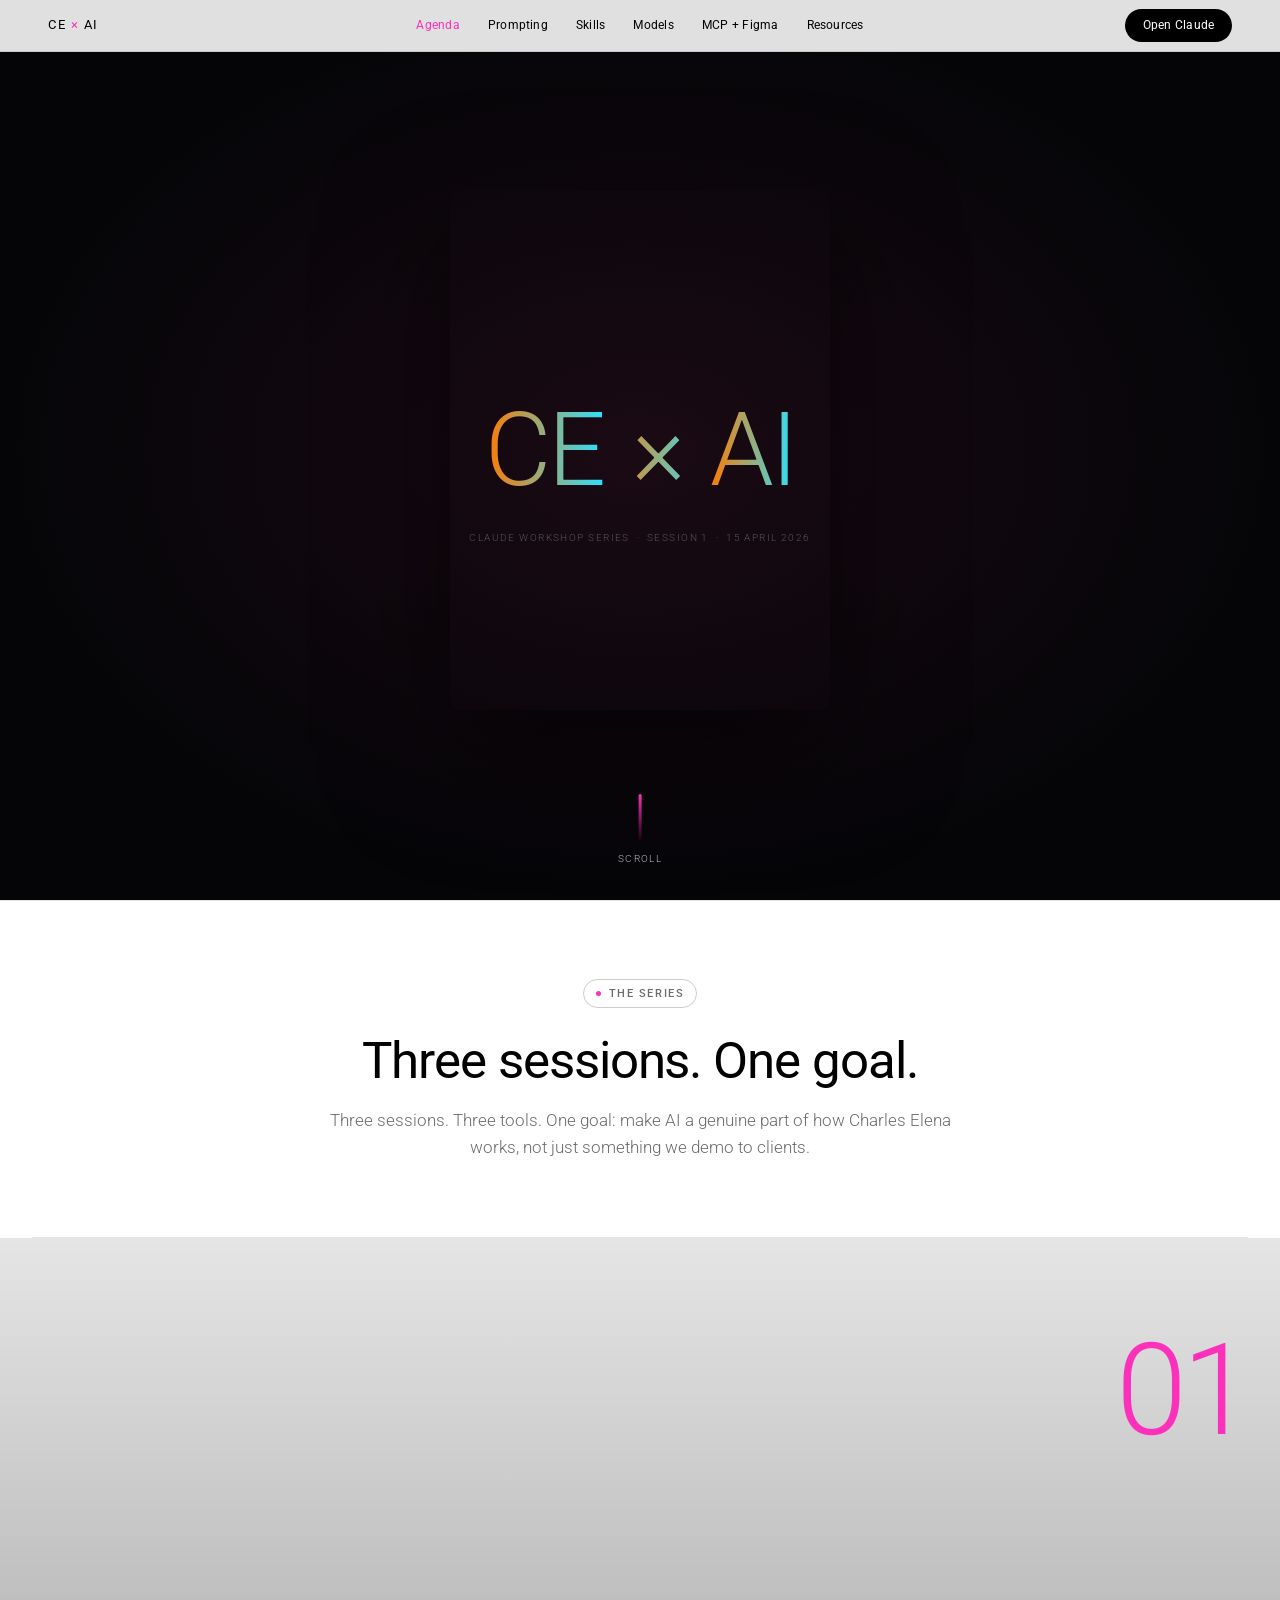
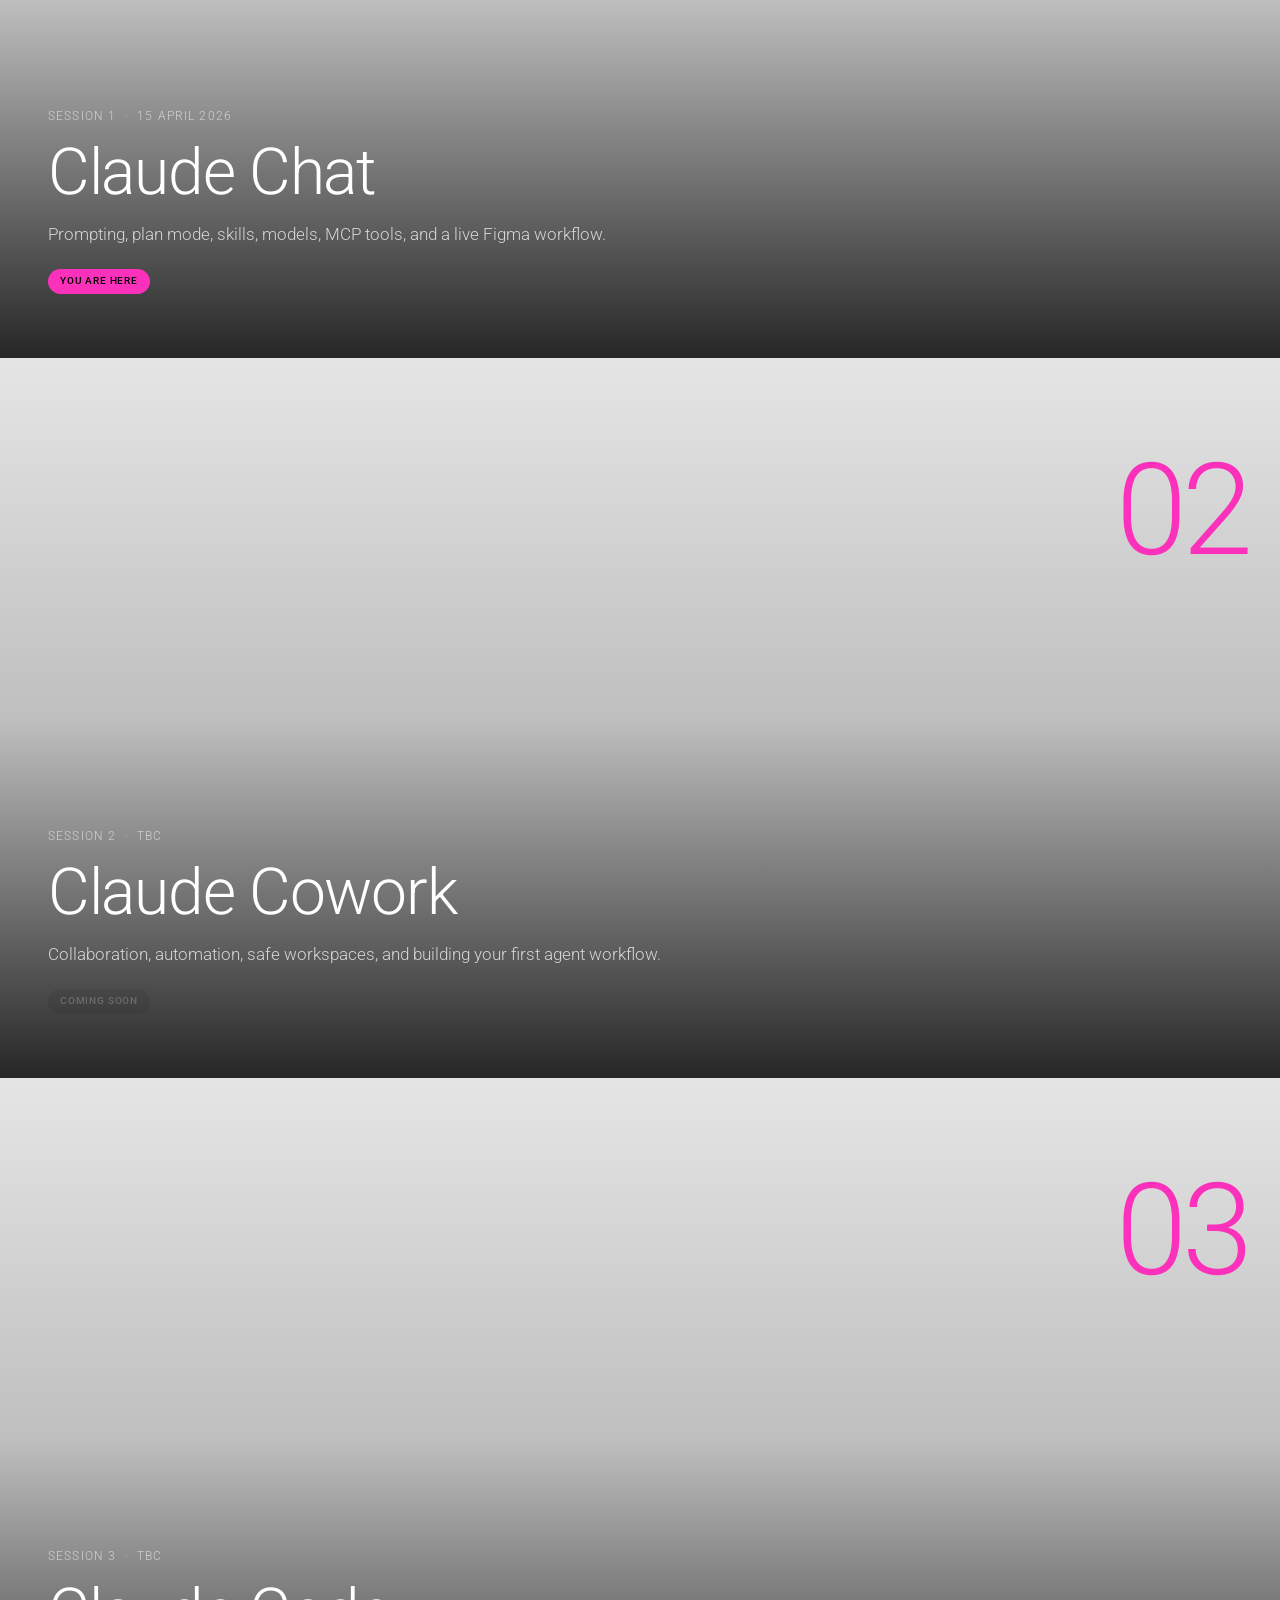
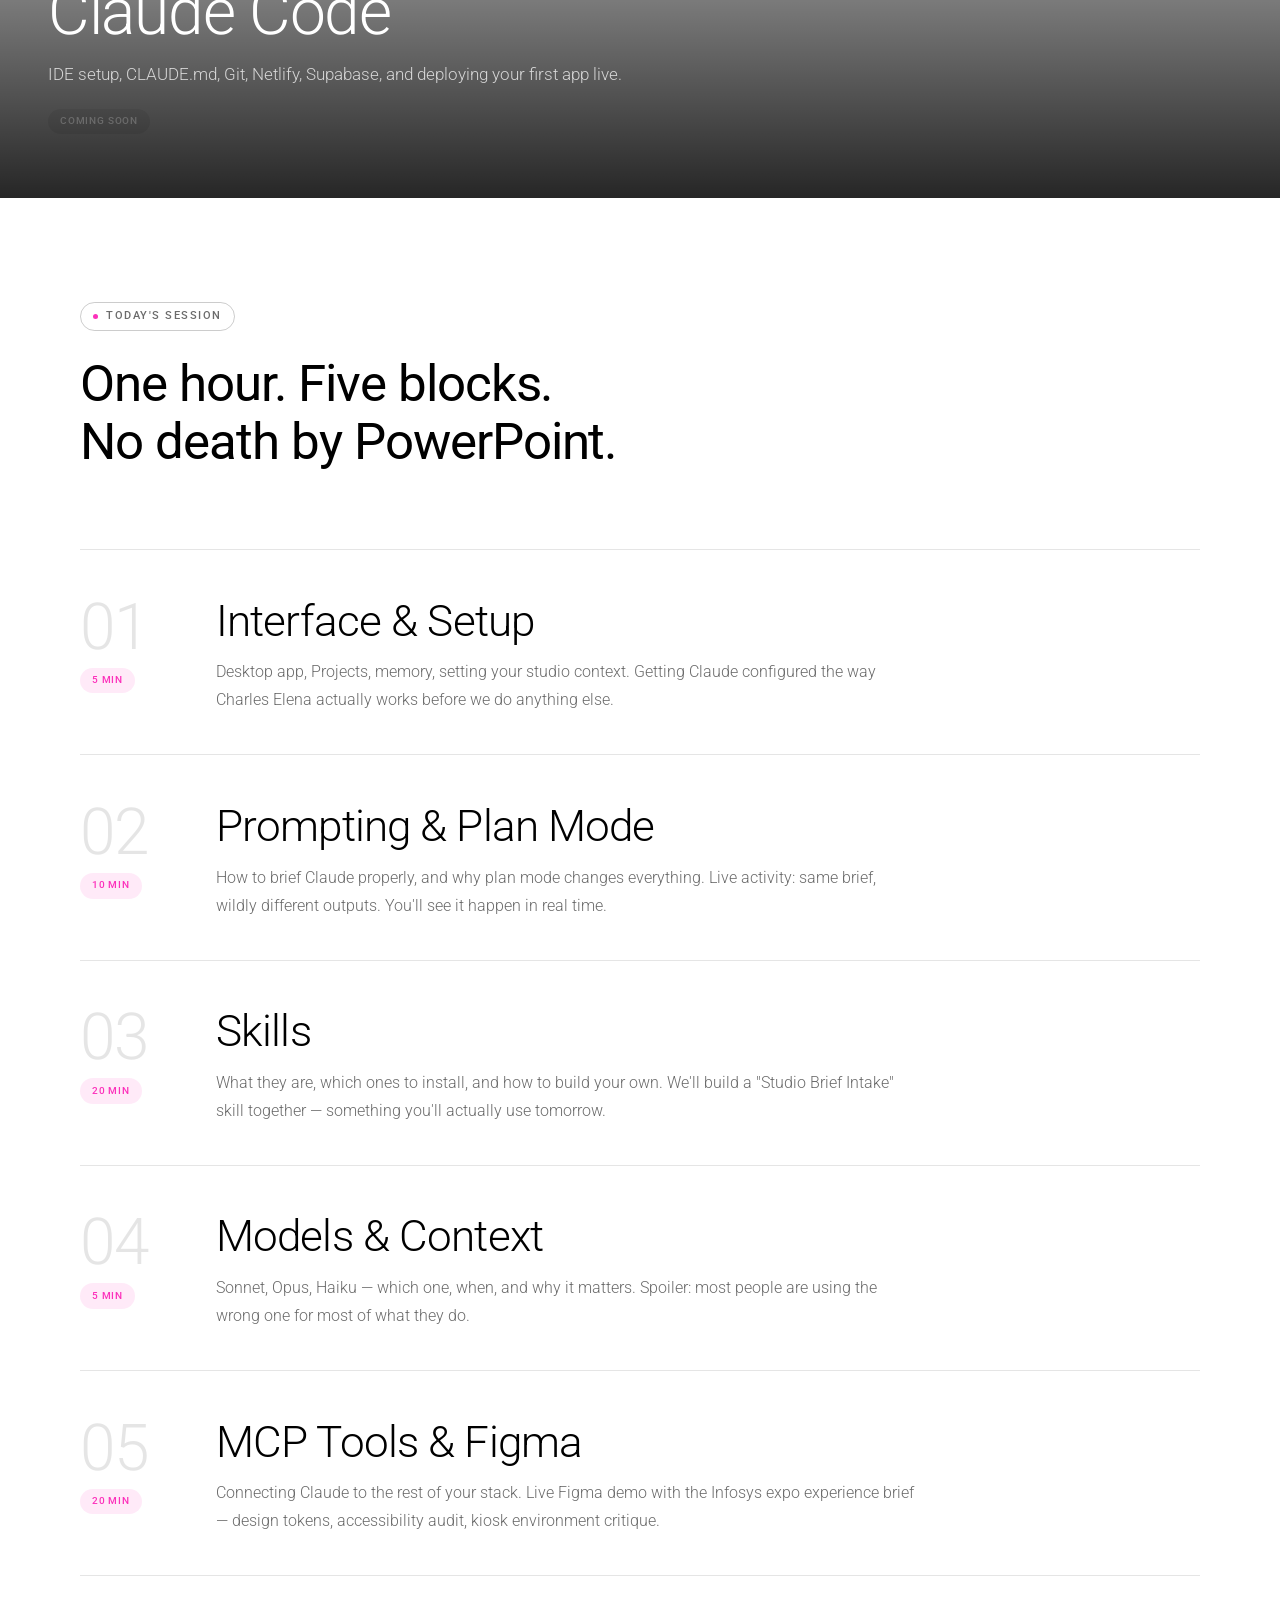
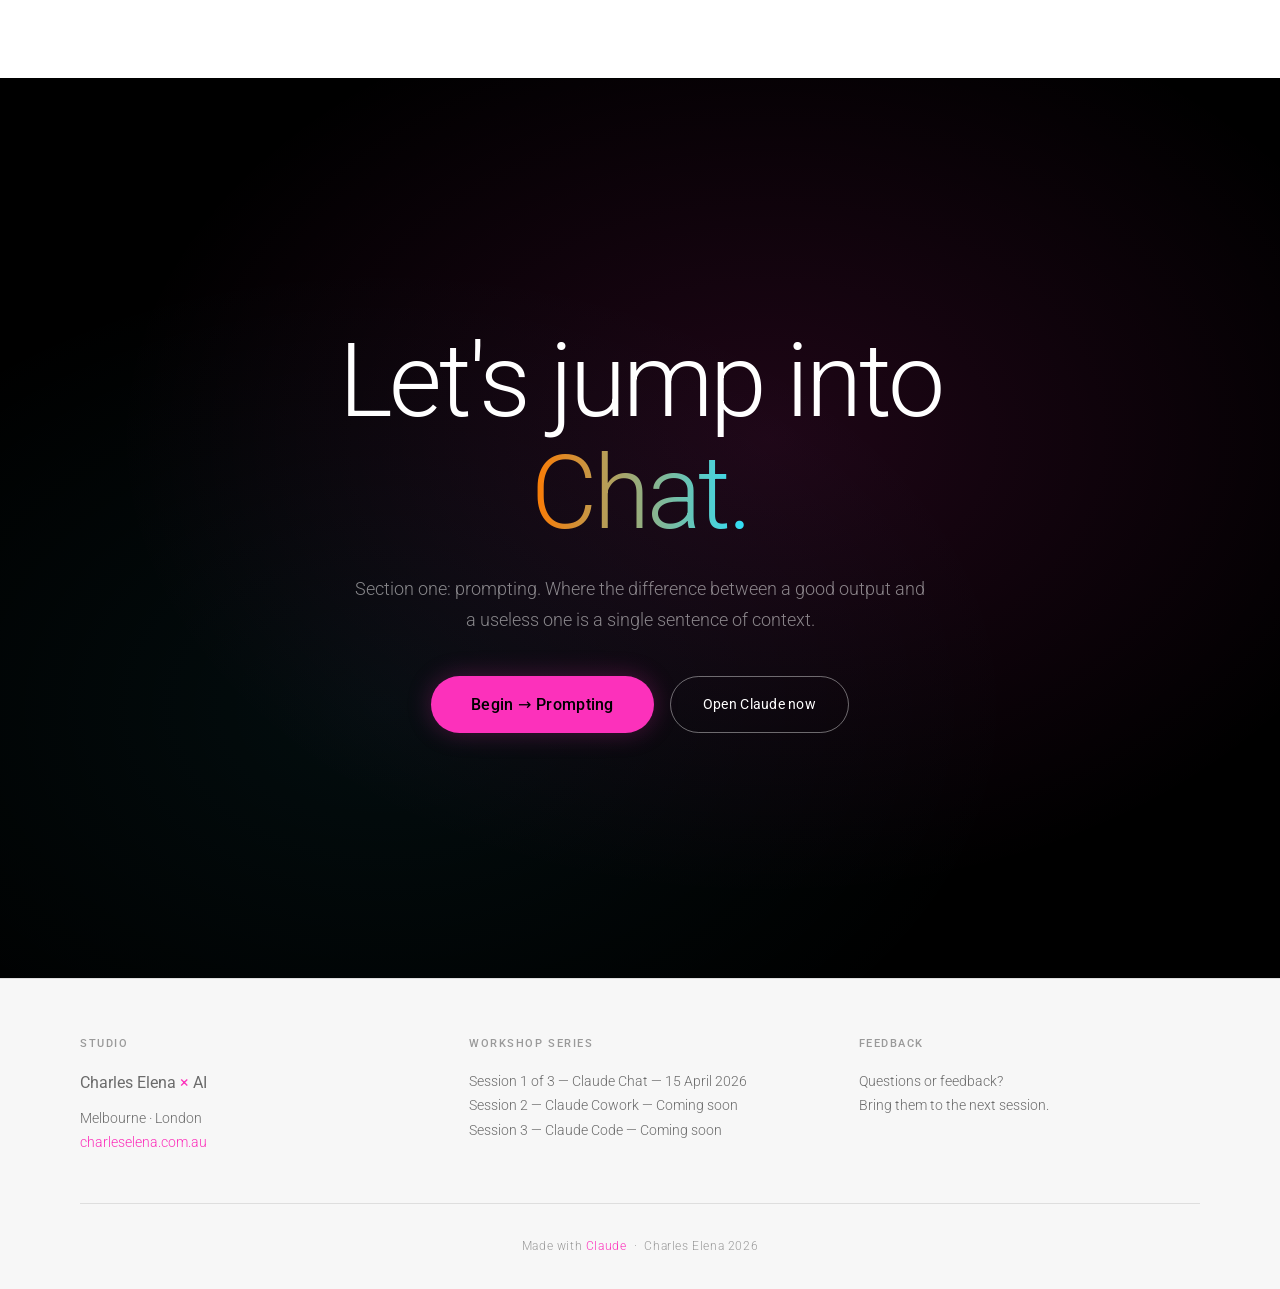
==== commit 464ade32: "Add files via upload" ====
--- a/index.html
+++ b/index.html
@@ -63,11 +63,12 @@
       z-index: 10;
       display: flex;
       align-items: center;
-      gap: 0.3em;
+      gap: 0;
       pointer-events: none;
       white-space: nowrap;
     }
     .hero-t1,
+    .hero-sep,
     .hero-t2 {
       font-size: clamp(3.5rem, 8vw, 7rem);
       font-weight: 300;
@@ -82,8 +83,8 @@
       background-clip: text;
       animation: grad-move 8s linear infinite;
     }
-    .hero-t1 { padding-right: 0; }
-    .hero-t2 { padding-left: 0; }
+    /* Equal padding either side of × keeps gaps symmetric */
+    .hero-sep { padding: 0 0.28em; }
 
     /* Subheading — lives inside the video, animated to centre on scroll */
     .hero-sub {
@@ -94,7 +95,7 @@
       z-index: 10;
       font-size: clamp(0.52rem, 0.8vw, 0.65rem);
       font-weight: 300;
-      color: rgba(255,255,255,0.28);
+      color: #545454;
       letter-spacing: 0.14em;
       text-transform: uppercase;
       white-space: nowrap;
@@ -221,10 +222,10 @@
 
     .card-content {
       position: absolute;
-      bottom: 0;
+      bottom: clamp(2rem, 5vw, 4rem);
       left: 0;
       right: 0;
-      padding: clamp(1.5rem, 4vw, 3rem);
+      padding: 0 clamp(1.5rem, 4vw, 3rem);
       z-index: 2;
       display: flex;
       flex-direction: column;
@@ -283,7 +284,7 @@
     /* Top-right session number */
     .card-num {
       position: absolute;
-      top: clamp(1rem, 3vw, 2rem);
+      top: clamp(3rem, 7vw, 5.5rem);
       right: clamp(1rem, 3vw, 2rem);
       font-size: clamp(4rem, 10vw, 8rem);
       font-weight: 300;
@@ -469,7 +470,8 @@
 
       <!-- Text that flies apart -->
       <div class="hero-title-wrap" aria-label="CE × AI" aria-hidden="true">
-        <span class="hero-t1">CE ×</span>
+        <span class="hero-t1">CE</span>
+        <span class="hero-sep">×</span>
         <span class="hero-t2">AI</span>
       </div>
 
@@ -680,6 +682,7 @@
     const hero      = document.getElementById('hero');
     const media     = hero.querySelector('.hero-media');
     const t1        = hero.querySelector('.hero-t1');
+    const heroSep   = hero.querySelector('.hero-sep');
     const t2        = hero.querySelector('.hero-t2');
     const heroSub   = hero.querySelector('.hero-sub');
     const heroHint  = hero.querySelector('.hero-scroll-hint');
@@ -721,6 +724,7 @@
 
       const textOpacity = Math.max(0, 1 - p * 2.2);
       t1.style.opacity = textOpacity;
+      heroSep.style.opacity = textOpacity;
       t2.style.opacity = textOpacity;
 
       // Sub rises to centre of video and scales up with it
@@ -752,15 +756,16 @@
       const s = getInitialSize();
       media.style.width  = s.w + 'px';
       media.style.height = s.h + 'px';
-      t1.style.transform = 'translateX(0)';
-      t2.style.transform = 'translateX(0)';
+      t1.style.transform    = 'translateX(0)';
+      heroSep.style.opacity = '1';
+      t2.style.transform    = 'translateX(0)';
     })();
 
     // Wheel handler
     window.addEventListener('wheel', e => {
       if (!locked) return;
       e.preventDefault();
-      progress = Math.max(0, Math.min(1, progress + e.deltaY * 0.001));
+      progress = Math.max(0, Math.min(1, progress + e.deltaY * 0.0005));
       applyProgress(progress);
       window.scrollTo(0, 0);
     }, { passive: false });
@@ -775,7 +780,7 @@
       if (!locked) return;
       e.preventDefault();
       const dy = touchY - e.touches[0].clientY;
-      progress = Math.max(0, Math.min(1, progress + dy * 0.006));
+      progress = Math.max(0, Math.min(1, progress + dy * 0.003));
       touchY = e.touches[0].clientY;
       applyProgress(progress);
       window.scrollTo(0, 0);
